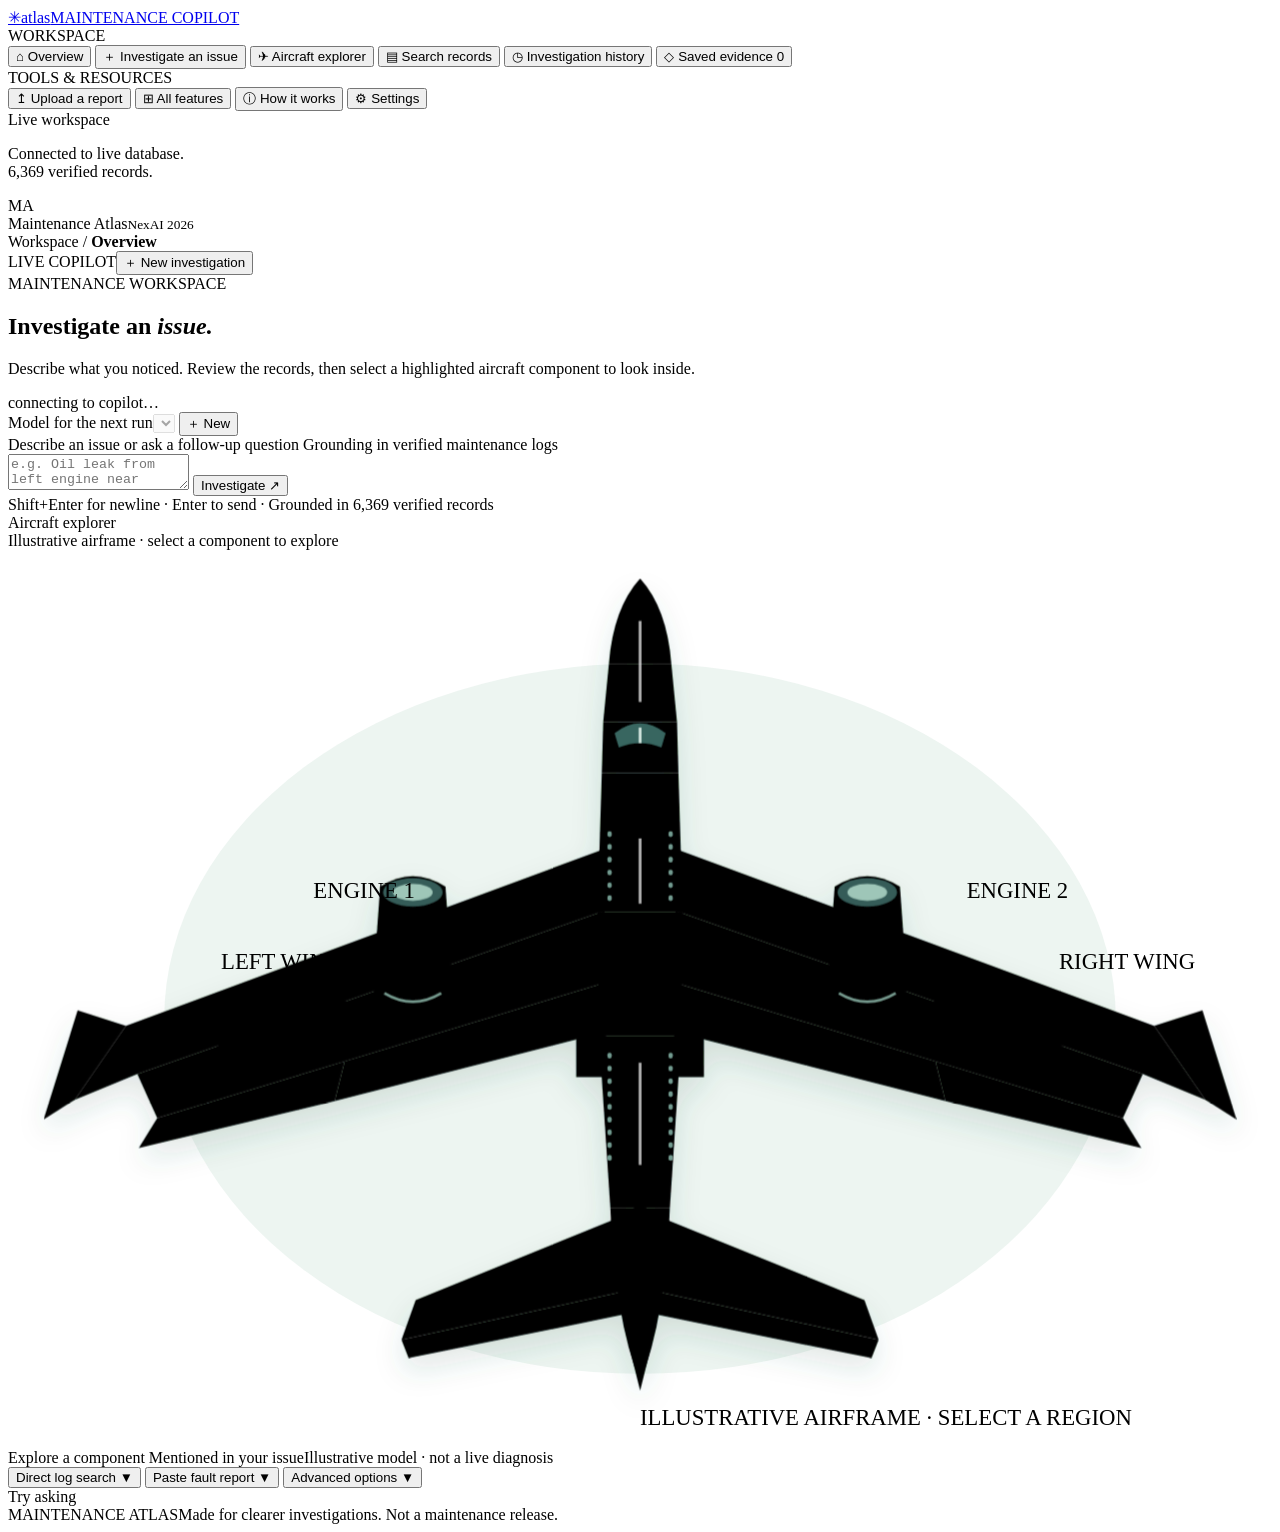
==== public/maintenance/index.html @ 1d2687a9 "feat: Vercel deployment configuration, deduplication grouping, and natural answer synthesis" ====
<!doctype html>
<html lang="en">
<head>
  <meta charset="utf-8"><meta name="viewport" content="width=device-width,initial-scale=1">
  <base href="/maintenance/">
  <title>Maintenance Atlas — evidence copilot</title>
  <link rel="preconnect" href="https://fonts.googleapis.com">
  <link rel="preconnect" href="https://fonts.gstatic.com" crossorigin>
  <link href="https://fonts.googleapis.com/css2?family=Archivo:wght@400;500;600;700;800&family=IBM+Plex+Mono:wght@400;500;600&family=Newsreader:ital,wght@1,500&display=swap" rel="stylesheet">
  <link rel="stylesheet" href="/maintenance/talent-base.css"><link rel="stylesheet" href="/maintenance/maintenance.css"><link rel="stylesheet" href="/maintenance/atlas-workspace.css">
</head>
<body>
  <div class="talent-shell" id="shell">
    <aside class="atlas-sidebar" aria-label="Workspace navigation">
      <a class="atlas-logo" id="atlasLogo" href="./"><span class="logo-icon">✳</span><span>atlas<span class="logo-caption">MAINTENANCE COPILOT</span></span></a>
      <div class="sidebar-label">WORKSPACE</div>
      <nav class="atlas-navigation">
        <button class="nav-item active" data-destination="home" aria-current="page"><span>⌂</span> Overview</button>
        <button class="nav-item" data-destination="issue"><span>＋</span> Investigate an issue</button>
        <button class="nav-item" data-destination="airframe"><span>✈</span> Aircraft explorer</button>
        <button class="nav-item" id="explorerBtn"><span>▤</span> <span id="explorerNavLabel">Search records</span></button>
        <button class="nav-item" id="historyBtn"><span>◷</span> Investigation history</button>
        <button class="nav-item" id="pinsBtn"><span>◇</span> Saved evidence <span class="nav-count" id="pinCount">0</span></button>
      </nav>
      <div class="sidebar-label">TOOLS & RESOURCES</div>
      <nav class="atlas-navigation">
        <button class="nav-item" id="uploadBtn"><span>↥</span> Upload a report</button>
        <button class="nav-item" data-destination="features"><span>⊞</span> All features</button>
        <button class="nav-item" id="storyBtn"><span>ⓘ</span> How it works</button>
        <button class="nav-item" id="settingsBtn"><span>⚙</span> Settings</button>
      </nav>
      <div class="sidebar-bottom" id="sidebarBottom"><div class="demo-pill" id="workspacePill"><i></i> Live workspace</div><p id="workspaceSubtext">Connected to live database.<br>6,369 verified records.</p><div class="profile-avatar" id="workspaceAvatar">MA</div><span id="workspaceIdentity">Maintenance Atlas<small>NexAI 2026</small></span></div>
    </aside>
    <header class="topbar"><div class="topbar-inner"><div class="breadcrumb">Workspace <span>/</span> <strong id="viewName">Overview</strong></div><div class="top-actions"><span class="preview-label" id="previewBadge">LIVE COPILOT</span><button class="primary-btn" id="newSessionBtn">＋ New investigation</button></div></div></header>
    <main>
      <section class="hero">
        <div class="hero-kicker"><span></span> MAINTENANCE WORKSPACE</div>
        <h1>Investigate an <em>issue.</em></h1>
        <p class="hero-copy">Describe what you noticed. Review the records, then select a highlighted aircraft component to look inside.</p>
      <section class="chat-wrap" id="chatSection"><div class="chat-panel">
        <div class="chat-top"><span class="ready-indicator" id="readyDot"></span><span class="copilot-status" id="chatStatus" role="status">connecting to copilot…</span><span class="toolbar-spacer"></span><div class="chat-toolbar">
          <label class="sr-only" for="agentModelSelect">Model for the next run</label><select class="toolbar-select" id="agentModelSelect" disabled></select>
          <button class="mini-btn" id="newChatMiniBtn" type="button" title="Start a fresh investigation">＋ New</button>
          <button class="mini-btn" id="stopBtn" hidden>stop · esc</button><button class="mini-btn" id="resumeBtn" hidden>resume stream</button>
        </div></div>
        <div class="live-spec-card" id="liveSpecCard" hidden></div>
        <div class="investigation-layout" id="workspace">
          <div class="conversation" id="thread" data-empty="Your investigation results will appear here." tabindex="0" aria-label="Investigation conversation"></div>
          <aside class="evidence-workspace" id="evidenceWorkspace" aria-label="Evidence and investigation state" hidden>
            <div class="workspace-tabs" role="group" aria-label="Investigation panels">
              <button class="chip active" data-tab="evidence">Evidence</button>
              <button class="chip" data-tab="board">Known / reported / missing</button>
              <button class="chip" data-tab="airframe">Airframe Visual</button>
            </div>
            <div id="evidencePanel"></div>
            <div id="boardPanel" hidden></div>
            <div id="airframePanel" hidden>
              <div class="panel-airframe-note" id="panelAirframeNote">Inspecting detected component on airframe</div>
              <div class="panel-airframe-svg-wrap" id="panelAirframeSvgWrap"></div>
            </div>
          </aside>
        </div>
        <!-- Bottom composer for primary and follow-up inquiries -->
        <form class="chat-input-row unified-composer" id="chatForm">
          <div class="composer-top-row">
            <label for="chatInput" class="composer-label">Describe an issue or ask a follow-up question</label>
            <span class="plain-language">Grounding in verified maintenance logs</span>
          </div>
          <div class="composer-input-wrap">
            <textarea class="chat-input" id="chatInput" placeholder="e.g. Oil leak from left engine near intake... What were the recorded corrective actions?" rows="2" maxlength="8000" required></textarea>
            <button class="primary-btn composer-submit" id="chatSubmit" type="submit">Investigate <span>↗</span></button>
          </div>
          <div class="composer-footer">
            <span>Shift+Enter for newline · Enter to send · Grounded in 6,369 verified records</span>
          </div>
        </form>
      </div></section>
        <!-- Aircraft explorer -->
        <!-- Top-down 2D Plane Silhouette Workspace / Locator -->
        <div class="plane-diagnostic-wrap" id="planeDiagnosticWrap">
          <div class="plane-diagnostic-card">
            <div class="plane-card-header">
              <div class="plane-card-title">
                <span class="plane-status-dot" id="planeStatusDot"></span>
                <span>Aircraft explorer</span>
              </div>
              <div class="plane-active-highlight" id="planeActiveHighlight">Illustrative airframe · select a component to explore</div>
            </div>

            <!-- View 1: Main Full Aircraft Silhouette (Top-Down Structural Breakdown) -->
            <div class="plane-svg-container" id="planeSvgContainer">
<svg id="planeSvg" xmlns="http://www.w3.org/2000/svg" viewBox="55 20 890 630" role="group" aria-label="Interactive aircraft regions"><defs>
 <linearGradient id="aircraftMetal" x1="0" x2="1"><stop stop-color="#c3d9d4"/><stop offset=".32" stop-color="#f8fffc"/><stop offset=".67" stop-color="#e4f2ed"/><stop offset="1" stop-color="#9fbbb4"/></linearGradient>
 <linearGradient id="wingMetal" x1="0" y1="0" x2=".3" y2="1"><stop stop-color="#e3f2ed"/><stop offset="1" stop-color="#a6c4b9"/></linearGradient>
 <linearGradient id="engineMetal"><stop stop-color="#91b0aa"/><stop offset=".4" stop-color="#f4fcf8"/><stop offset="1" stop-color="#adc9c0"/></linearGradient>
 <filter id="aircraftShadow" x="-20%" y="-20%" width="140%" height="140%"><feDropShadow dx="0" dy="10" stdDeviation="10" flood-color="#2e6253" flood-opacity=".14"/></filter>
 </defs><ellipse cx="500" cy="350" rx="335" ry="250" fill="#dcebe380"/>
 <g filter="url(#aircraftShadow)"><g><path id="seg-wing-l-slats" data-name="Left wing leading edge" class="plane-seg wing-slat" d="M476 230 138 355 102 407 146 389 475 274Z"/><path id="seg-wing-l-tank" data-name="Left wing wing box &amp; fuel tank" class="plane-seg wing-box" d="M475 274 146 389 160 420 474 325Z"/><path id="seg-wing-l-flaps" data-name="Left wing inboard flaps" class="plane-seg wing-control" d="M474 325 292 380 285 408 477 359Z"/><path id="seg-wing-l-aileron" data-name="Left wing outboard aileron" class="plane-seg wing-control" d="M292 380 160 420 147 441 285 408Z"/><path id="seg-wing-l-spoiler" data-name="Left wing spoiler panels" class="plane-seg wing-spoiler" d="M202 365 292 334 296 349 205 381Z"/><path id="seg-wing-l-tip" data-name="Left wing winglet" class="plane-seg wing-tip" d="M138 355 104 344 80 421 102 407Z"/><path id="seg-pylon-l" data-name="Left engine pylon" class="plane-seg pylon" d="M333 284 359 283 360 338 333 342Z"/><path id="seg-engine-l" data-name="Engine 1 · Left powerplant" class="plane-seg engine-body" d="M317 257 Q340 242 363 257 L368 326 Q366 353 340 365 Q314 353 312 326Z"/><g class="aircraft-decoration"><ellipse cx="340" cy="261" rx="21" ry="10" fill="#355c58"/><ellipse cx="340" cy="261" rx="14" ry="6" fill="#9ec6b8"/><path d="M320 332Q340 344 360 332" fill="none" stroke="#789d91" stroke-width="2"/></g><path id="seg-tail-l" data-name="Left horizontal stabilizer" class="plane-seg tail-body" d="M485 490 342 548 332 576 489 542Z"/><path id="seg-elevator-l" data-name="Left elevator" class="plane-seg wing-control" d="M489 542 332 576 337 589 490 558Z"/><path id="seg-gear-l" data-name="Left main landing gear" class="plane-seg gear-panel" d="M462 352 476 352 476 391 455 391 455 365Z"/></g><g transform="translate(1000 0) scale(-1 1)"><path id="seg-wing-r-slats" data-name="Right wing leading edge" class="plane-seg wing-slat" d="M476 230 138 355 102 407 146 389 475 274Z"/><path id="seg-wing-r-tank" data-name="Right wing wing box &amp; fuel tank" class="plane-seg wing-box" d="M475 274 146 389 160 420 474 325Z"/><path id="seg-wing-r-flaps" data-name="Right wing inboard flaps" class="plane-seg wing-control" d="M474 325 292 380 285 408 477 359Z"/><path id="seg-wing-r-aileron" data-name="Right wing outboard aileron" class="plane-seg wing-control" d="M292 380 160 420 147 441 285 408Z"/><path id="seg-wing-r-spoiler" data-name="Right wing spoiler panels" class="plane-seg wing-spoiler" d="M202 365 292 334 296 349 205 381Z"/><path id="seg-wing-r-tip" data-name="Right wing winglet" class="plane-seg wing-tip" d="M138 355 104 344 80 421 102 407Z"/><path id="seg-pylon-r" data-name="Right engine pylon" class="plane-seg pylon" d="M333 284 359 283 360 338 333 342Z"/><path id="seg-engine-r" data-name="Engine 2 · Right powerplant" class="plane-seg engine-body" d="M317 257 Q340 242 363 257 L368 326 Q366 353 340 365 Q314 353 312 326Z"/><g class="aircraft-decoration"><ellipse cx="340" cy="261" rx="21" ry="10" fill="#355c58"/><ellipse cx="340" cy="261" rx="14" ry="6" fill="#9ec6b8"/><path d="M320 332Q340 344 360 332" fill="none" stroke="#789d91" stroke-width="2"/></g><path id="seg-tail-r" data-name="Right horizontal stabilizer" class="plane-seg tail-body" d="M485 490 342 548 332 576 489 542Z"/><path id="seg-elevator-r" data-name="Right elevator" class="plane-seg wing-control" d="M489 542 332 576 337 589 490 558Z"/><path id="seg-gear-r" data-name="Right main landing gear" class="plane-seg gear-panel" d="M462 352 476 352 476 391 455 391 455 365Z"/></g><path id="seg-nose" data-name="Nose &amp; radome" class="plane-seg fuselage-body" d="M478 100 Q481 61 500 40 Q519 61 522 100Z"/><path id="seg-avionics" data-name="Forward avionics bay" class="plane-seg fuselage-body" d="M478 100 522 100 526 141 474 141Z"/><path id="seg-cockpit" data-name="Flight deck" class="plane-seg fuselage-body" d="M474 141 526 141 527 177 473 177Z"/><path id="seg-fuselage-fwd" data-name="Forward cabin" class="plane-seg fuselage-body" d="M473 177 527 177 530 275 470 275Z"/><path id="seg-center-box" data-name="Center wing box" class="plane-seg fuselage-body" d="M470 275 530 275 529 362 471 362Z"/><path id="seg-fuselage-aft" data-name="Aft cabin" class="plane-seg fuselage-body" d="M471 362 529 362 521 483 479 483Z"/><path id="seg-apu" data-name="Tail cone &amp; APU" class="plane-seg fuselage-body" d="M479 483 521 483 Q518 561 500 606 Q482 561 479 483Z"/><path id="seg-rudder" data-name="Vertical fin &amp; rudder" class="plane-seg rudder-body" d="M496 469 504 469 507 584 500 612 493 584Z"/><path id="seg-gear-nose" data-name="Nose landing gear" class="plane-seg gear-panel" d="M493 187 507 187 507 214 493 214Z"/><path id="seg-door-fwd" data-name="Forward cabin doors" class="plane-seg door-panel" d="M474 183 484 183 484 202 474 202Z M516 183 526 183 526 202 516 202Z"/><path id="seg-door-aft" data-name="Aft cabin doors" class="plane-seg door-panel" d="M480 456 489 456 489 475 480 475Z M511 456 520 456 520 475 511 475Z"/><g class="aircraft-decoration"><path d="M482 149Q500 135 518 149L515 159Q500 153 485 159Z" fill="#386660"/><path d="M500 145V156" stroke="#d3e6df" stroke-width="2"/><rect x="477" y="218" width="3" height="4" rx="1.4" fill="#739c91"/><rect x="477" y="227" width="3" height="4" rx="1.4" fill="#739c91"/><rect x="477" y="236" width="3" height="4" rx="1.4" fill="#739c91"/><rect x="477" y="245" width="3" height="4" rx="1.4" fill="#739c91"/><rect x="477" y="254" width="3" height="4" rx="1.4" fill="#739c91"/><rect x="477" y="263" width="3" height="4" rx="1.4" fill="#739c91"/><rect x="477" y="374" width="3" height="4" rx="1.4" fill="#739c91"/><rect x="477" y="383" width="3" height="4" rx="1.4" fill="#739c91"/><rect x="477" y="392" width="3" height="4" rx="1.4" fill="#739c91"/><rect x="477" y="401" width="3" height="4" rx="1.4" fill="#739c91"/><rect x="477" y="410" width="3" height="4" rx="1.4" fill="#739c91"/><rect x="477" y="419" width="3" height="4" rx="1.4" fill="#739c91"/><rect x="477" y="428" width="3" height="4" rx="1.4" fill="#739c91"/><rect x="477" y="437" width="3" height="4" rx="1.4" fill="#739c91"/><rect x="477" y="446" width="3" height="4" rx="1.4" fill="#739c91"/><rect x="520" y="218" width="3" height="4" rx="1.4" fill="#739c91"/><rect x="520" y="227" width="3" height="4" rx="1.4" fill="#739c91"/><rect x="520" y="236" width="3" height="4" rx="1.4" fill="#739c91"/><rect x="520" y="245" width="3" height="4" rx="1.4" fill="#739c91"/><rect x="520" y="254" width="3" height="4" rx="1.4" fill="#739c91"/><rect x="520" y="263" width="3" height="4" rx="1.4" fill="#739c91"/><rect x="520" y="374" width="3" height="4" rx="1.4" fill="#739c91"/><rect x="520" y="383" width="3" height="4" rx="1.4" fill="#739c91"/><rect x="520" y="392" width="3" height="4" rx="1.4" fill="#739c91"/><rect x="520" y="401" width="3" height="4" rx="1.4" fill="#739c91"/><rect x="520" y="410" width="3" height="4" rx="1.4" fill="#739c91"/><rect x="520" y="419" width="3" height="4" rx="1.4" fill="#739c91"/><rect x="520" y="428" width="3" height="4" rx="1.4" fill="#739c91"/><rect x="520" y="437" width="3" height="4" rx="1.4" fill="#739c91"/><rect x="520" y="446" width="3" height="4" rx="1.4" fill="#739c91"/><path d="M500 70V127M500 223V269M500 381V453" stroke="#ffffff" stroke-opacity=".7" stroke-width="2"/></g></g>
<g class="aircraft-labels"><text x="205" y="315">LEFT WING</text><text x="795" y="315">RIGHT WING</text><text x="270" y="265">ENGINE 1</text><text x="730" y="265">ENGINE 2</text><text x="500" y="636">ILLUSTRATIVE AIRFRAME · SELECT A REGION</text></g></svg>
            </div>

            <!-- View 2: Drill-down Structural Detail View (Wing / Engine / Avionics Inspection) -->
            <div class="drilldown-container" id="drilldownContainer" hidden>
              <div class="drilldown-toolbar">
                <div class="drilldown-title" id="drilldownTitle">COMPONENT DRILL-DOWN INSPECTION</div>
                <button class="mini-btn drilldown-back-btn" id="drilldownBackBtn">← Back to full airframe</button>
              </div>
              <div class="drilldown-canvas" id="drilldownCanvas"></div>
              <div class="drilldown-details" id="drilldownDetails">
                <div class="drilldown-diag-badge" id="drilldownBadge">ILLUSTRATIVE</div>
                <div class="drilldown-diag-text" id="drilldownText">Select a component to understand its role.</div>
              </div>
            </div>
          </div>
        </div>
        <div class="explorer-caption"><span><i class="legend-dot neutral"></i> Explore a component</span><span><i class="legend-dot coral"></i> Mentioned in your issue</span><span>Illustrative model · not a live diagnosis</span></div>
        <span id="coverage" hidden></span>
        <div class="toggle-row">
          <button class="toggle-pill" data-drawer="queryDrawer" aria-expanded="false">Direct log search <span class="chev">▼</span></button>
          <button class="toggle-pill" data-drawer="reportDrawer" aria-expanded="false">Paste fault report <span class="chev">▼</span></button>
          <button class="toggle-pill" data-drawer="advancedDrawer" aria-expanded="false">Advanced options <span class="chev">▼</span></button>
        </div>
        <section class="drawer" id="queryDrawer" hidden><div class="section-label">Direct log search</div><p class="helper">Retrieve source records without generating an answer.</p><label class="sr-only" for="queryText">Search complaint</label><textarea class="textarea" id="queryText" placeholder="Describe a component and symptom…" maxlength="8000"></textarea><div class="drawer-actions"><span class="helper">Uses the same source filters as the copilot.</span><button class="primary-btn" id="searchBtn">Search records</button></div></section>
        <section class="drawer" id="reportDrawer" hidden><div class="section-label">User-reported context</div><p class="helper">A pasted report is a user observation. It does not become a historical database record.</p><label class="form-label">Aircraft / engine, if known<input class="field" id="aircraftInput" maxlength="160" placeholder="Unknown — specify if available"></label><label class="sr-only" for="reportText">Fault report</label><textarea class="textarea" id="reportText" placeholder="Paste the complaint and observations…" maxlength="8000"></textarea><div class="drawer-actions"><span></span><button class="primary-btn" id="reportBtn">Investigate report</button></div></section>
        <section class="drawer" id="advancedDrawer" hidden><div class="section-label">Retrieval options</div><div class="form-grid maintenance-filters">
          <label class="form-label">Domain<select class="select" id="domainSelect"></select></label>
          <label class="form-label">Top K<input class="field" type="number" min="1" max="20" value="5" id="topK"></label>
          <label class="form-label">Quality<select class="select" id="qualitySelect"><option value="hybrid">Hybrid</option><option value="rerank">Hybrid + rerank</option></select></label>
          <label class="form-label">Duplicate view<select class="select" id="duplicatesSelect"><option value="grouped">Group repeats</option><option value="raw">All source rows</option></select></label>
        </div><p class="helper">Changing a filter applies to the next run. Unknown aircraft applicability remains unknown.</p></section>
      </section>
      <div id="notice" role="status" hidden></div>
      <section class="results-section"><div class="starter" id="starterBlock"><div class="starter-title">Try asking</div><div class="starter-row" id="starters"></div></div><div id="directResults"></div></section>
    </main>
    <footer class="footer"><div class="footer-inner"><span class="footer-brand">MAINTENANCE ATLAS</span><span>Made for clearer investigations. Not a maintenance release.</span><span class="footer-mono" id="environmentLabel"></span></div></footer>
  </div>
  <dialog id="panelDialog" aria-labelledby="panelTitle"><div class="drawer-panel-head"><div><div class="results-eyebrow" id="panelEyebrow"></div><h2 id="panelTitle"></h2></div><button class="mini-btn" id="panelCloseBtn">close</button></div><div class="panel-body" id="panelBody"></div></dialog>
  <input type="file" id="fileInput" accept=".txt,.md,.pdf" hidden>
  <!-- One controller only. Never load talent.js or agent-panel.js alongside this. -->
  <script type="module" src="/maintenance/maintenance-ui.mjs"></script><script type="module" src="/maintenance/workspace-navigation.mjs"></script>
</body></html>
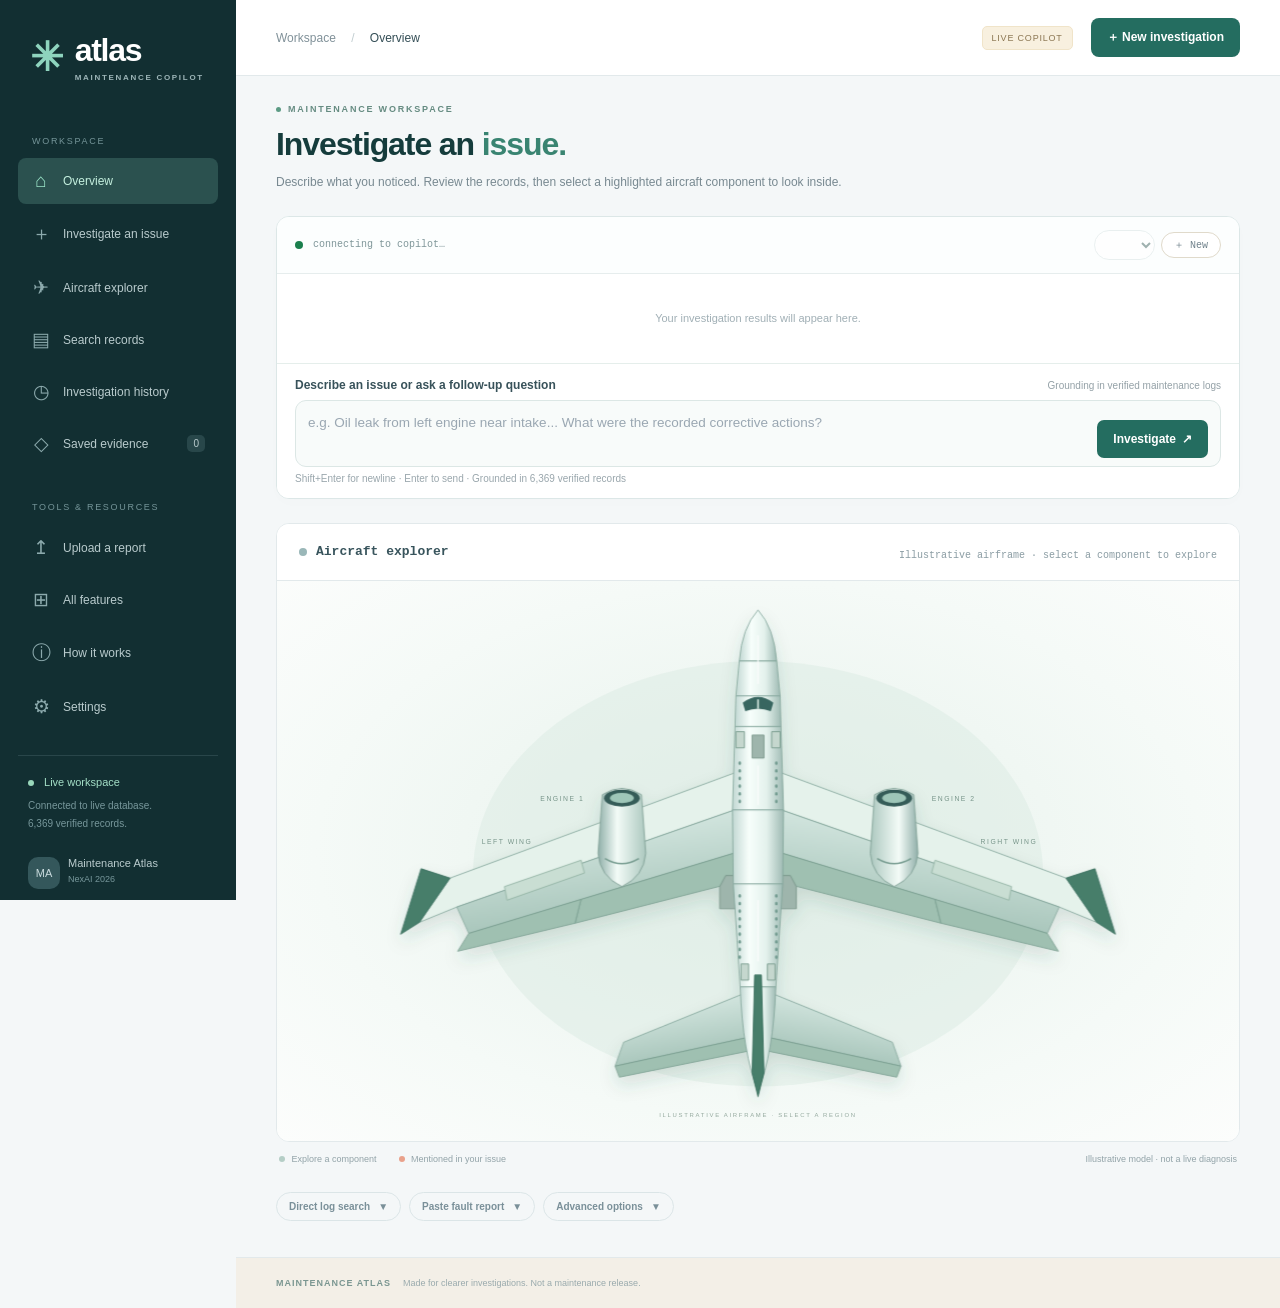
==== commit aefefe41: "feat(deploy): add root assets and dynamic base path for Vercel and GitHub Pages deployment" ====
--- a/public/maintenance/index.html
+++ b/public/maintenance/index.html
@@ -2,12 +2,20 @@
 <html lang="en">
 <head>
   <meta charset="utf-8"><meta name="viewport" content="width=device-width,initial-scale=1">
-  <base href="/maintenance/">
+  <script>
+    if (location.pathname.includes('/Maintenance-Copilot-agentic-RAG-over-logbooks')) {
+      document.write('<base href="/Maintenance-Copilot-agentic-RAG-over-logbooks/">');
+    } else if (location.pathname.startsWith('/maintenance')) {
+      document.write('<base href="/maintenance/">');
+    } else {
+      document.write('<base href="./">');
+    }
+  </script>
   <title>Maintenance Atlas — evidence copilot</title>
   <link rel="preconnect" href="https://fonts.googleapis.com">
   <link rel="preconnect" href="https://fonts.gstatic.com" crossorigin>
   <link href="https://fonts.googleapis.com/css2?family=Archivo:wght@400;500;600;700;800&family=IBM+Plex+Mono:wght@400;500;600&family=Newsreader:ital,wght@1,500&display=swap" rel="stylesheet">
-  <link rel="stylesheet" href="/maintenance/talent-base.css"><link rel="stylesheet" href="/maintenance/maintenance.css"><link rel="stylesheet" href="/maintenance/atlas-workspace.css">
+  <link rel="stylesheet" href="./talent-base.css"><link rel="stylesheet" href="./maintenance.css"><link rel="stylesheet" href="./atlas-workspace.css">
 </head>
 <body>
   <div class="talent-shell" id="shell">
--- a/public/maintenance/talent-base.css
+++ b/public/maintenance/talent-base.css
@@ -0,0 +1,508 @@
+:root {
+  --bg: #f8f6f1;
+  --paper: #ffffff;
+  --paper-soft: #fbfaf6;
+  --navy-950: #081726;
+  --navy-900: #0f2b46;
+  --navy-800: #16293a;
+  --navy-700: #1b4263;
+  --rust: #c25f38;
+  --rust-soft: #fdf7f3;
+  --text: #16293a;
+  --muted: #5c6b78;
+  --faint: #9aa7b2;
+  --line: #e6e1d6;
+  --line-strong: #d8d1c2;
+  --sand: #f3efe7;
+  --green: #1b7f4d;
+  --green-soft: #e7f3ec;
+  --warn: #b45309;
+  --shadow-soft: 0 8px 32px rgba(15, 43, 70, 0.06);
+  --shadow-card: 0 14px 38px rgba(8, 23, 38, 0.12);
+  --radius: 16px;
+  --mono: "IBM Plex Mono", ui-monospace, SFMono-Regular, Menlo, monospace;
+  --sans: "Archivo", system-ui, -apple-system, BlinkMacSystemFont, "Segoe UI", sans-serif;
+  --serif: "Newsreader", Georgia, serif;
+}
+
+* { box-sizing: border-box; }
+html, body { margin: 0; min-height: 100%; background: var(--bg); color: var(--text); font-family: var(--sans); }
+body { min-width: 320px; }
+button, input, textarea, select { font: inherit; }
+button { cursor: pointer; }
+button:disabled { cursor: not-allowed; opacity: 0.62; }
+input:focus, textarea:focus, select:focus, button:focus { outline: none; }
+::placeholder { color: var(--faint); opacity: 1; }
+
+@keyframes spin { to { transform: rotate(360deg); } }
+@keyframes fadeUp { from { opacity: 0; transform: translateY(10px); } to { opacity: 1; transform: translateY(0); } }
+@keyframes pulseDot { 0%, 100% { opacity: .32; } 50% { opacity: 1; } }
+@keyframes shimmer { 0% { background-position: 150% 0; } 100% { background-position: -150% 0; } }
+@keyframes blink { 0%, 100% { opacity: 1; } 50% { opacity: 0; } }
+
+.talent-shell { min-height: 100vh; background: var(--bg); display: flex; flex-direction: column; }
+.talent-shell > main { flex: 1; }
+.topbar { position: sticky; top: 0; z-index: 50; background: var(--navy-950); border-bottom: 2px solid var(--rust); }
+.topbar-inner { max-width: 1180px; margin: 0 auto; padding: 10px 24px; display: flex; align-items: center; justify-content: space-between; gap: 18px; }
+.brand { display: flex; align-items: baseline; gap: 12px; color: #f8f6f1; text-decoration: none; }
+.brand-main { font-size: 15px; font-weight: 800; letter-spacing: .16em; }
+.brand-rule { width: 1px; height: 14px; background: rgba(255,255,255,.25); align-self: center; }
+.brand-sub { font-size: 12.5px; font-weight: 600; letter-spacing: .08em; color: #c9876a; text-transform: uppercase; }
+.top-actions { display: flex; align-items: center; gap: 8px; flex-wrap: wrap; justify-content: flex-end; }
+.shortlist-pill, .top-link { display: inline-flex; align-items: center; gap: 8px; border: 1px solid rgba(255,255,255,.2); border-radius: 999px; padding: 7px 15px; font-size: 12.5px; font-weight: 600; color: #e8e2d6; background: transparent; text-decoration: none; }
+.top-link:hover { border-color: rgba(255,255,255,.42); color: #fff8f2; }
+.status-dot { width: 6px; height: 6px; border-radius: 999px; background: var(--rust); }
+
+.hero { max-width: 1040px; margin: 0 auto; padding: 28px 24px 0; }
+.hero-kicker { text-align: center; font-size: 11px; font-weight: 800; letter-spacing: .18em; text-transform: uppercase; color: var(--rust); }
+.hero h1 { margin: 8px 0 0; font-size: clamp(30px, 3.7vw, 40px); font-weight: 800; letter-spacing: -.025em; line-height: 1.04; text-align: center; color: var(--navy-950); }
+.hero h1 em { font-family: var(--serif); font-style: italic; font-weight: 500; color: var(--rust); }
+.hero-copy { margin: 10px auto 0; max-width: 640px; text-align: center; font-size: 14px; line-height: 1.45; color: #4a5c6d; }
+.ai-search { position: relative; max-width: 760px; margin: 22px auto 0; }
+.ai-mark { position: absolute; left: 22px; top: 50%; transform: translateY(-50%); color: var(--rust); font-size: 17px; line-height: 1; }
+.ai-input { width: 100%; height: 60px; border-radius: 999px; border: 1.5px solid #cfc7b6; background: #fff; padding: 0 72px 0 50px; font-size: 15.5px; font-weight: 500; color: var(--text); box-shadow: 0 10px 32px rgba(8,23,38,.10); transition: border-color .15s ease, box-shadow .15s ease; }
+.ai-input:focus { border-color: var(--navy-900); box-shadow: 0 6px 24px rgba(15,43,70,.1), 0 0 0 4px rgba(15,43,70,.06); }
+.send-round { position: absolute; right: 9px; top: 9px; width: 42px; height: 42px; border-radius: 999px; border: none; background: var(--navy-900); color: var(--bg); font-size: 17px; display: grid; place-items: center; transition: transform .12s ease, background .12s ease; }
+.send-round:hover { background: var(--navy-700); transform: scale(1.05); }
+.send-round.is-stop { background: #111820; color: #fff; cursor: pointer; opacity: 1; }
+.send-round.is-stop:hover { background: #1a2530; transform: scale(1.04); }
+.send-stop-square { width: 12px; height: 12px; border-radius: 3px; background: currentColor; display: block; }
+
+.feature-grid { display: grid; grid-template-columns: repeat(3, minmax(0,1fr)); gap: 10px; max-width: 760px; margin: 16px auto 0; }
+.feature-card { background: #fff; border: 1px solid #ddd6c7; border-radius: 14px; padding: 11px 14px; transition: border-color .15s ease, box-shadow .15s ease; }
+.feature-card:hover { border-color: var(--rust); box-shadow: 0 8px 24px rgba(8,23,38,.08); }
+.feature-bar { width: 22px; height: 3px; background: var(--rust); border-radius: 2px; }
+.feature-title { margin-top: 8px; font-size: 13px; font-weight: 800; color: var(--navy-950); letter-spacing: -.01em; }
+.feature-copy { margin-top: 3px; font-size: 11.5px; line-height: 1.4; color: #4a5c6d; }
+
+.toggle-row { display: flex; justify-content: center; gap: 8px; margin-top: 14px; flex-wrap: wrap; }
+.talent-shell.chat-active .hero { padding-top: 14px; }
+.talent-shell.chat-active .hero-kicker,
+.talent-shell.chat-active .hero h1,
+.talent-shell.chat-active .hero-copy,
+.talent-shell.chat-active .ai-search,
+.talent-shell.chat-active .feature-grid { display: none; }
+.talent-shell.chat-active .toggle-row { margin-top: 0; }
+.talent-shell.chat-active .chat-wrap { max-width: 1180px; padding-top: 12px; }
+.talent-shell.chat-active .chat-panel { min-height: calc(100vh - 190px); display: flex; flex-direction: column; }
+.talent-shell.chat-active .threads-area { flex: 1; min-height: 0; }
+.talent-shell.chat-active .thread { flex: 1; min-height: 430px; max-height: none; align-content: start; }
+.talent-shell.chat-active .chat-panel.layout-sidepanel .thread { min-height: 430px; }
+.talent-shell.chat-active .chat-panel.layout-sidepanel .reason-rail { max-height: none; flex: 1; min-height: 430px; }
+.talent-shell.chat-active .results-section { max-width: 1180px; padding-top: 10px; padding-bottom: 24px; }
+.talent-shell.chat-active #starterBlock { display: none !important; }
+.talent-shell.chat-active .footer { display: none; }
+.toggle-pill, .chip, .ghost-btn, .primary-btn, .mini-btn { border-radius: 999px; transition: all .12s ease; }
+.toggle-pill { display: inline-flex; align-items: center; gap: 8px; padding: 9px 16px; border: 1px solid var(--line-strong); background: #fff; color: #2f4154; font-size: 13.5px; font-weight: 600; }
+.toggle-pill[aria-expanded="true"] { background: var(--navy-900); color: var(--bg); border-color: var(--navy-900); }
+.badge { min-width: 18px; height: 18px; border-radius: 999px; background: var(--rust); color: white; display: inline-grid; place-items: center; font-size: 11px; font-weight: 700; padding: 0 5px; }
+.chev { font-size: 10px; display: inline-block; transition: transform .18s ease; }
+.toggle-pill[aria-expanded="true"] .chev { transform: rotate(180deg); }
+
+.drawer { max-width: 680px; margin: 14px auto 0; border: 1px solid var(--line); border-radius: 18px; padding: 20px; animation: fadeUp .22s ease both; background: #fff; box-shadow: 0 4px 18px rgba(15,43,70,.04); }
+.drawer[hidden] { display: none; }
+.section-label { font-size: 11.5px; font-weight: 700; text-transform: uppercase; letter-spacing: .08em; color: var(--rust); }
+.helper { margin: 6px 0 12px; font-size: 13px; color: var(--muted); line-height: 1.45; }
+.field, .input, .textarea, .select { width: 100%; border: 1.5px solid var(--line); border-radius: 12px; background: var(--paper-soft); color: var(--text); transition: border-color .15s ease, background .15s ease; }
+.field, .input, .select { height: 42px; padding: 0 12px; }
+.textarea { min-height: 76px; resize: vertical; padding: 12px 14px; line-height: 1.45; }
+.field:focus, .input:focus, .textarea:focus, .select:focus { background: #fff; border-color: var(--navy-900); }
+.form-grid { display: grid; grid-template-columns: repeat(4, minmax(0,1fr)); gap: 10px; }
+.form-label { display: grid; gap: 6px; font-size: 11px; font-weight: 700; text-transform: uppercase; letter-spacing: .06em; color: #8b97a1; }
+.drawer-actions { display: flex; align-items: center; justify-content: space-between; gap: 12px; margin-top: 12px; flex-wrap: wrap; }
+.segmented { display: flex; gap: 4px; background: var(--sand); border-radius: 999px; padding: 4px; }
+.segmented button { border: 0; border-radius: 999px; padding: 7px 14px; background: transparent; color: #8b97a1; font-size: 12.5px; font-weight: 700; }
+.segmented button.active { background: #fff; color: var(--navy-900); box-shadow: 0 1px 4px rgba(15,43,70,.12); }
+.primary-btn { border: 0; background: var(--navy-900); color: var(--bg); padding: 11px 22px; font-size: 13.5px; font-weight: 700; }
+.primary-btn:hover { background: var(--navy-700); }
+.ghost-btn { border: 1px solid #e0dacb; background: #fff; color: #44566a; padding: 8px 15px; font-size: 12.5px; font-weight: 600; }
+.ghost-btn:hover { border-color: var(--rust); color: var(--rust); background: var(--rust-soft); }
+.link-btn { border: 0; background: none; color: #7c8b99; font-size: 12.5px; font-weight: 600; text-decoration: underline; padding: 0; }
+.skill-row, .status-row { display: flex; gap: 6px; flex-wrap: wrap; align-items: center; }
+.skill-chip, .status-chip { border-radius: 999px; font-size: 12.5px; font-weight: 600; }
+.skill-chip { display: inline-flex; align-items: center; gap: 7px; background: var(--navy-900); color: var(--bg); padding: 6px 7px 6px 13px; }
+.skill-chip button { border: 0; background: rgba(255,255,255,.18); color: var(--bg); width: 17px; height: 17px; border-radius: 999px; font-size: 11px; line-height: 1; display: grid; place-items: center; padding: 0; }
+.status-chip { border: 1px solid var(--line); background: #fff; color: #44566a; padding: 7px 14px; }
+.status-chip.active { background: var(--navy-900); color: var(--bg); border-color: var(--navy-900); }
+
+.chat-wrap { max-width: 980px; margin: 0 auto; padding: 18px 24px 0; }
+.chat-panel { border: 1px solid var(--line); border-radius: 18px; background: #fff; overflow: hidden; animation: fadeUp .25s ease both; box-shadow: var(--shadow-soft); }
+
+.threads-area { display: flex; min-width: 0; }
+.threads-area .thread { flex: 1 1 0; min-width: 0; }
+.reason-rail { display: none; }
+.chat-panel.layout-sidepanel { max-width: 1180px; }
+.chat-panel.layout-sidepanel .threads-area { border-top: none; }
+.chat-panel.layout-sidepanel .threads-area .thread { flex: 0 0 65%; border-right: 1px solid var(--line); }
+.chat-panel.layout-sidepanel .reason-rail { display: flex; flex-direction: column; flex: 0 0 35%; min-width: 220px; background: #0b1b2b; overflow-y: auto; max-height: 56vh; min-height: 300px; padding: 14px 16px; gap: 12px; scroll-behavior: smooth; }
+.chat-panel.layout-sidepanel .reason-rail .turn { animation: none; }
+.chat-panel.layout-sidepanel .reason-rail .run-card { border-color: #11314b; background: #0f2540; }
+.chat-panel.layout-sidepanel .reason-rail .run-header { color: #8da3b6; }
+.chat-panel.layout-sidepanel .reason-rail .run-label { color: #8da3b6; }
+.chat-panel.layout-sidepanel .reason-rail .run-elapsed { color: #4a6a82; }
+.chat-panel.layout-sidepanel .reason-rail .run-dot { color: #5fb98a; }
+.chat-panel.layout-sidepanel .reason-rail .tool-dot { color: #5fb98a; }
+.chat-panel.layout-sidepanel .reason-rail .tool-step.running .tool-dot { color: #c9876a; }
+.chat-panel.layout-sidepanel .reason-rail .tool-name { color: #c4d5e4; }
+.chat-panel.layout-sidepanel .reason-rail .tool-args { color: #4a6a82; }
+.chat-panel.layout-sidepanel .reason-rail .tool-result { color: #5c7a8e; }
+.chat-panel.layout-sidepanel .reason-rail .run-steps { border-top-color: #102a40; }
+.chat-panel.layout-sidepanel .reason-rail .tool-step.clickable:hover { background: rgba(255,255,255,.04); }
+.reasoning-pill { display: inline-flex; align-items: center; gap: 7px; justify-self: start; border: 1px dashed #c9c0b0; border-radius: 999px; padding: 5px 13px; font-family: var(--mono); font-size: 11px; color: var(--muted); background: var(--paper-soft); animation: fadeUp .2s ease both; }
+.reasoning-pill-icon { color: var(--rust); animation: spin 2.2s linear infinite; display: inline-block; line-height: 1; }
+.chat-top { display: flex; align-items: center; gap: 10px; padding: 12px 18px; background: var(--paper-soft); border-bottom: 1px solid #eeeae0; }
+.copilot-status { font-family: var(--mono); font-size: 12px; font-weight: 500; color: var(--muted); }
+.status-shimmer { background: linear-gradient(90deg, #8f9aa5 25%, var(--text) 50%, #8f9aa5 75%); background-size: 200% 100%; -webkit-background-clip: text; background-clip: text; color: transparent; animation: shimmer 1.8s linear infinite; }
+.spinner { color: var(--rust); font-size: 14px; display: inline-block; animation: spin 2.2s linear infinite; }
+.run-working-icon { width: 10px; height: 10px; border: 0; padding: 0; border-radius: 3px; background: var(--rust); display: inline-block; flex: 0 0 auto; box-shadow: 0 0 0 3px rgba(194,95,56,.12); animation: pulseDot 1.1s ease infinite; cursor: pointer; }
+.run-working-icon:hover { background: var(--warn); box-shadow: 0 0 0 4px rgba(168,70,34,.15); }
+.run-working-icon:focus-visible { outline: 2px solid var(--rust); outline-offset: 3px; }
+.mini-btn { border: 1px solid #e0dacb; background: #fff; color: var(--muted); padding: 5px 11px; font-family: var(--mono); font-size: 11px; }
+.live-spec-card { border-bottom: 1px solid #eeeae0; background: #fffdf8; padding: 12px 18px 14px; display: grid; gap: 10px; }
+.live-spec-card[hidden] { display: none; }
+.live-spec-head { display: flex; align-items: flex-start; justify-content: space-between; gap: 12px; }
+.live-spec-kicker { color: var(--rust); font-family: var(--mono); font-size: 10.5px; font-weight: 700; letter-spacing: .12em; text-transform: uppercase; }
+.live-spec-head h3 { margin: 2px 0 0; font-size: 14px; line-height: 1.2; color: var(--navy-950); }
+.live-spec-mode { border: 1px solid var(--line); border-radius: 999px; padding: 4px 9px; background: #fff; color: var(--muted); font-family: var(--mono); font-size: 10.5px; white-space: nowrap; }
+.live-spec-grid { display: grid; grid-template-columns: repeat(2, minmax(0, 1fr)); gap: 8px 12px; }
+.live-spec-row { min-width: 0; display: grid; grid-template-columns: 108px minmax(0, 1fr); align-items: start; gap: 8px; }
+.live-spec-key { color: var(--muted); font-size: 11.5px; font-weight: 700; }
+.live-spec-values { min-width: 0; display: flex; flex-wrap: wrap; gap: 5px; }
+.live-spec-empty { color: var(--faint); font-size: 11.5px; }
+.live-spec-pill { display: inline-flex; align-items: center; gap: 5px; max-width: 100%; border: 1px solid #ddd6c9; border-radius: 999px; background: #fff; color: #2f4154; padding: 3px 8px; font-size: 11.5px; font-weight: 650; line-height: 1.3; }
+.live-spec-pill small { color: var(--faint); font-family: var(--mono); font-size: 9px; font-weight: 500; text-transform: uppercase; }
+.live-spec-pill.assumed { background: #f7f4ec; }
+.live-spec-pill.confirmed { border-color: rgba(25,134,106,.35); background: #eef8f3; }
+.live-spec-pill.dropped { border-color: rgba(168,70,34,.35); background: #fff3ec; color: var(--warn); }
+.live-spec-pill.relaxed { border-color: rgba(194,95,56,.4); background: var(--rust-soft); color: #84401e; }
+.thread { max-height: 56vh; min-height: 300px; overflow-y: auto; padding: 18px 24px; display: grid; gap: 14px; scroll-behavior: smooth; }
+.msg-user { justify-self: end; max-width: 78%; min-width: 54px; background: var(--navy-900); color: var(--bg); border-radius: 14px 14px 5px 14px; padding: 10px 16px; font-size: 14px; line-height: 1.35; text-align: center; animation: fadeUp .2s ease both; }
+.turn { display: grid; gap: 8px; animation: fadeUp .2s ease both; }
+.run-card { border: 1px solid #eeeae0; border-radius: 12px; background: var(--paper-soft); overflow: hidden; }
+.run-card.has-error { border-color: #f2c7b8; }
+.run-card.finished .status-shimmer { animation: none; background: none; -webkit-background-clip: initial; background-clip: initial; color: var(--muted); }
+.run-header { display: flex; align-items: center; gap: 9px; padding: 9px 13px; cursor: pointer; user-select: none; }
+.run-dot { color: var(--green); font-size: 11px; line-height: 1; }
+.run-label { font-family: var(--mono); font-size: 12px; color: var(--muted); }
+.run-elapsed { font-family: var(--mono); font-size: 11px; color: var(--faint); margin-left: auto; }
+.run-steps { padding: 2px 14px 12px; display: grid; gap: 9px; }
+.run-card.collapsed .run-steps { display: none; }
+.run-card.collapsed .chev { transform: rotate(-90deg); }
+.tool-step { display: grid; gap: 3px; }
+.tool-line { display: flex; align-items: baseline; gap: 8px; font-family: var(--mono); font-size: 12.5px; }
+.tool-dot { color: var(--faint); line-height: 1; }
+.tool-step.running .tool-dot { animation: pulseDot 1.1s ease infinite; }
+.tool-step.done .tool-dot { color: var(--green); }
+.tool-step.error .tool-dot { color: var(--warn); }
+.tool-name { font-weight: 600; color: var(--text); }
+.tool-args { color: var(--faint); overflow: hidden; text-overflow: ellipsis; white-space: nowrap; }
+.tool-result { display: flex; gap: 8px; padding-left: 14px; font-family: var(--mono); font-size: 12px; color: var(--muted); line-height: 1.5; }
+.tool-detail { margin: 6px 0 0 14px; padding: 10px; border: 1px solid #eeeae0; border-radius: 8px; background: #fff; color: #34485d; white-space: pre-wrap; overflow: auto; max-height: 180px; font-family: var(--mono); font-size: 11px; }
+.detail-btn { width: fit-content; margin-left: 14px; border: 0; background: transparent; color: var(--faint); font-family: var(--mono); font-size: 11px; padding: 2px 0; }
+.thinking { font-family: var(--mono); font-size: 12px; font-style: italic; color: #8b97a1; line-height: 1.6; white-space: pre-wrap; border-left: 2px solid var(--line); padding-left: 12px; }
+
+.thinking-wrap { display: block; }
+.thinking-toggle { border: 0; background: transparent; cursor: pointer; font-family: var(--mono); font-size: 11.5px; color: var(--faint); padding: 1px 0; }
+.thinking-toggle::before { content: "▾ "; }
+.thinking-wrap.collapsed .thinking-toggle::before { content: "▸ "; }
+.thinking-wrap.collapsed .thinking { display: none; }
+.thinking-wrap:not(.collapsed) .thinking { margin-top: 6px; }
+
+.tool-step.clickable { cursor: pointer; border-radius: 8px; margin: 0 -6px; padding: 3px 6px; transition: background .12s ease; }
+.tool-step.clickable:hover { background: #f3efe6; }
+.tool-seq { font-family: var(--mono); font-size: 11px; font-weight: 600; color: var(--faint); min-width: 14px; text-align: right; }
+.tool-view { margin-left: auto; font-family: var(--mono); font-size: 11px; color: var(--green); opacity: 0; transition: opacity .12s ease; white-space: nowrap; }
+.tool-step.clickable:hover .tool-view { opacity: 1; }
+
+.tool-modal-overlay { position: fixed; inset: 0; z-index: 200; background: rgba(8,23,38,.45); display: flex; align-items: center; justify-content: center; padding: 24px; animation: fadeUp .12s ease both; }
+.tool-modal { width: min(760px, 96vw); max-height: 86vh; display: flex; flex-direction: column; background: #fff; border-radius: 14px; box-shadow: var(--shadow-card); overflow: hidden; }
+.tool-modal-head { display: flex; align-items: flex-start; gap: 12px; padding: 14px 16px; border-bottom: 1px solid #eeeae0; background: var(--paper-soft); }
+.tool-modal-title { font-weight: 700; color: var(--text); font-size: 14px; }
+.tool-modal-sub { font-family: var(--mono); font-size: 11.5px; color: var(--muted); margin-top: 2px; }
+.tool-run-tab { margin-left: auto; align-self: center; border: 1px solid var(--line); background: #fff; color: var(--navy); border-radius: 999px; padding: 8px 12px; font-size: 12px; font-weight: 800; cursor: pointer; white-space: nowrap; box-shadow: 0 8px 18px rgba(13,39,66,.07); }
+.tool-run-tab:hover { border-color: rgba(184,97,61,.45); color: var(--rust); }
+.tool-modal-close { margin-left: auto; border: 0; background: transparent; font-size: 16px; color: var(--muted); cursor: pointer; line-height: 1; }
+.tool-run-tab + .tool-modal-close { margin-left: 0; }
+.tool-modal-body { padding: 14px 16px; overflow: auto; display: grid; gap: 14px; }
+.tool-modal-section h4 { margin: 0 0 6px; font-size: 11px; text-transform: uppercase; letter-spacing: .06em; color: var(--faint); }
+.tool-modal-section pre { margin: 0; padding: 12px; border: 1px solid #eeeae0; border-radius: 10px; background: var(--paper-soft); color: #34485d; font-family: var(--mono); font-size: 11.5px; line-height: 1.5; white-space: pre-wrap; word-break: break-word; overflow: auto; max-height: 46vh; }
+.answer { max-width: 92%; font-size: 14.5px; line-height: 1.65; color: #1d3247; padding: 2px 4px; }
+.answer p { margin: 10px 0 0; }
+.answer p:first-child { margin-top: 0; }
+.answer strong { color: var(--navy-900); font-weight: 700; }
+.answer-seg { max-width: 100%; }
+.answer-seg:first-child p:first-child { margin-top: 0; }
+.answer table { border-collapse: collapse; width: 100%; margin: 10px 0 2px; font-size: 13px; }
+.answer th, .answer td { border: 1px solid var(--line); padding: 6px 10px; text-align: left; vertical-align: top; }
+.answer th { background: var(--paper-soft); font-weight: 700; color: var(--navy-900); white-space: nowrap; }
+.answer tbody tr:nth-child(even) { background: #faf8f3; }
+.cursor { display: inline-block; width: 8px; height: 16px; background: var(--rust); vertical-align: -2px; margin-left: 2px; animation: blink 1s steps(1) infinite; }
+.suggestions { display: flex; align-items: center; gap: 7px; flex-wrap: wrap; padding: 2px 4px; }
+.chip { border: 1px solid #e0dacb; background: #fff; color: #44566a; padding: 7px 14px; font-size: 12.5px; font-weight: 600; }
+.chip:hover { border-color: var(--rust); color: var(--rust); background: var(--rust-soft); }
+.chat-input-row { display: flex; gap: 10px; align-items: center; padding: 12px 14px; border-top: 1px solid #eeeae0; background: #fff; }
+.chat-input { flex: 1; height: 46px; border-radius: 999px; border: 1.5px solid var(--line); background: var(--paper-soft); padding: 0 18px; font-size: 14px; font-weight: 500; color: var(--text); }
+.chat-input:focus { background: #fff; border-color: var(--navy-900); }
+
+.pipeline-strip { max-width: 980px; margin: 16px auto 0; border: 1px solid var(--line); border-radius: 14px; background: #fff; padding: 12px 16px; display: flex; align-items: center; gap: 8px; flex-wrap: wrap; animation: fadeUp .25s ease both; font-family: var(--mono); font-size: 12px; box-shadow: 0 4px 18px rgba(15,43,70,.04); }
+.pipeline-strip[hidden] { display: none; }
+.pipe-seg.done { color: var(--green); }
+.pipe-seg.active { color: var(--navy-900); font-weight: 600; animation: pulseDot .9s ease infinite; }
+.pipe-seg.todo { color: #c9c2b4; }
+.pipe-arrow { color: #d8d2c4; }
+.pipe-meta { margin-left: auto; color: var(--faint); }
+
+.results-section { max-width: 980px; margin: 0 auto; padding: 18px 24px 70px; }
+.results-head { display: flex; align-items: flex-end; gap: 12px; }
+.results-eyebrow { font-size: 11px; font-weight: 800; text-transform: uppercase; letter-spacing: .16em; color: var(--rust); }
+.results-title { margin: 0; font-size: 20px; font-weight: 800; letter-spacing: -.02em; color: var(--navy-950); }
+.results-meta { font-size: 13px; color: #6b7c8a; padding-bottom: 2px; }
+.spec-chips { display: flex; align-items: center; gap: 6px; flex-wrap: wrap; margin-top: 10px; }
+.timing-panel { margin-top: 12px; border: 1px solid #eeeae0; border-radius: 12px; background: var(--paper-soft); overflow: hidden; }
+.timing-panel > summary { cursor: pointer; list-style: none; padding: 10px 14px; font-weight: 700; color: #2f4154; display: flex; align-items: center; gap: 10px; }
+.timing-panel > summary::-webkit-details-marker { display: none; }
+.timing-panel > summary::before { content: "›"; transition: transform .15s ease; color: var(--muted); }
+.timing-panel[open] > summary::before { transform: rotate(90deg); }
+.timing-summary-pill { margin-left: auto; border: 1px solid #d9d1c1; border-radius: 999px; background: #fff; color: #556678; padding: 2px 8px; font-family: var(--mono); font-size: 11px; font-weight: 500; }
+.timing-body { padding: 4px 14px 14px; display: grid; gap: 10px; }
+.phase-section { display: grid; gap: 8px; }
+.phase-row { display: grid; grid-template-columns: minmax(170px, 1.2fr) minmax(160px, 2fr) auto; gap: 12px; align-items: center; }
+.phase-label { color: #34485d; font-size: 12.5px; font-weight: 600; display: grid; gap: 2px; }
+.phase-label small { color: #7a8894; font-size: 11px; font-weight: 500; line-height: 1.35; }
+.phase-bar-wrap { height: 8px; border-radius: 999px; background: #ece8dd; overflow: hidden; }
+.phase-bar { height: 100%; border-radius: inherit; background: var(--navy-900); min-width: 10px; }
+.phase-value { color: #586877; font-family: var(--mono); font-size: 11.5px; white-space: nowrap; }
+.timing-item { border: 1px solid #eeeae0; border-radius: 10px; background: #fff; padding: 10px 12px; display: grid; gap: 3px; }
+.timing-item strong { color: #34485d; font-size: 12px; text-transform: uppercase; letter-spacing: .08em; }
+.timing-value { color: var(--navy-950); font-size: 18px; font-weight: 800; }
+.timing-item small { color: #7a8894; font-size: 11.5px; line-height: 1.4; }
+
+@media (max-width: 760px) {
+  .live-spec-grid { grid-template-columns: 1fr; }
+  .live-spec-row { grid-template-columns: 92px minmax(0, 1fr); }
+}
+
+.query-interpretation { margin-top: 12px; border: 1px solid #eeeae0; border-radius: 12px; background: var(--paper-soft); overflow: hidden; font-size: 13px; }
+.query-interpretation > summary { cursor: pointer; list-style: none; padding: 10px 14px; font-weight: 600; color: #2f4154; display: flex; align-items: center; gap: 10px; }
+.query-interpretation > summary::-webkit-details-marker { display: none; }
+.query-interpretation > summary::before { content: "›"; transition: transform .15s ease; color: var(--muted); }
+.query-interpretation[open] > summary::before { transform: rotate(90deg); }
+.qi-body { padding: 4px 14px 12px; display: grid; gap: 8px; }
+.qi-row { display: grid; grid-template-columns: 130px 1fr; gap: 10px; align-items: start; }
+.qi-key { color: var(--muted); font-size: 12px; }
+.qi-val { color: var(--text); display: flex; flex-wrap: wrap; gap: 5px; align-items: center; }
+.qi-tag { display: inline-flex; padding: 2px 9px; border-radius: 999px; background: #fff; border: 1px solid var(--line-strong); font-size: 12px; color: #2f4154; }
+.qi-row.qi-warn .qi-key, .qi-row.qi-warn .qi-val { color: var(--warn); }
+.qi-row.qi-warn .qi-tag { border-color: var(--warn); color: var(--warn); }
+.qi-conf { margin-left: auto; font-family: var(--mono); font-size: 11px; font-weight: 500; color: var(--muted); }
+.qi-conf-low { color: var(--warn); }
+.spec-chip { border: 1px solid #dcd4c3; background: var(--sand); color: var(--text); border-radius: 999px; padding: 4px 11px; font-family: var(--mono); font-size: 11.5px; font-weight: 500; }
+.result-list { margin-top: 14px; display: grid; gap: 10px; }
+.result-card { border: 1px solid #e6e1d6; border-radius: 16px; background: #fff; padding: 18px 20px; display: grid; gap: 12px; animation: fadeUp .35s ease both; transition: box-shadow .18s ease, border-color .18s ease; }
+.result-card:hover { box-shadow: var(--shadow-card); border-color: #c9bfa9; }
+.result-card.focused-result { border-color: var(--rust); box-shadow: 0 0 0 3px rgba(194,95,56,.14), var(--shadow-card); }
+.result-top { display: flex; align-items: flex-start; gap: 12px; }
+.rank-no { font-family: var(--mono); font-size: 12px; font-weight: 600; color: #b3ac9d; padding-top: 14px; flex: 0 0 auto; }
+.avatar { width: 44px; height: 44px; border-radius: 999px; background: var(--sand); color: var(--navy-950); display: grid; place-items: center; font-size: 14px; font-weight: 800; flex: 0 0 auto; }
+.result-main { min-width: 0; flex: 1; }
+.name-row { display: flex; align-items: center; gap: 8px; flex-wrap: wrap; }
+.candidate-name { font-size: 16.5px; font-weight: 800; letter-spacing: -.01em; color: var(--navy-950); }
+.top-match { background: var(--rust); color: #fff8f2; border-radius: 999px; padding: 3px 10px; font-size: 10px; font-weight: 800; text-transform: uppercase; letter-spacing: .08em; }
+.candidate-meta { margin-top: 2px; font-size: 13px; color: #4a5c6d; }
+.scorebox { text-align: right; flex: 0 0 auto; }
+.score { font-size: 26px; font-weight: 800; letter-spacing: -.02em; line-height: 1; color: var(--navy-950); font-variant-numeric: tabular-nums; }
+.score span { font-size: 12px; font-weight: 600; color: var(--faint); }
+.tier { display: inline-block; margin-top: 6px; border-radius: 999px; padding: 3px 10px; font-size: 11px; font-weight: 700; }
+.tier.strong { background: #dcefe3; color: #0c4f2e; }
+.tier.good { background: #dce7f0; color: #1a3a55; }
+.tier.partial { background: #f6e0d1; color: #8a3e18; }
+.skills { display: flex; gap: 6px; flex-wrap: wrap; }
+.skills span { border: 1px solid #ebe6da; background: #f6f3ec; color: #44566a; border-radius: 999px; padding: 4px 11px; font-size: 12px; font-weight: 600; }
+.evidence-preview { border: 1px solid #eeeae0; border-radius: 12px; background: #fbfcfd; padding: 12px 13px; display: grid; gap: 8px; }
+.evidence-preview-head { display: flex; align-items: center; justify-content: space-between; gap: 10px; flex-wrap: wrap; }
+.evidence-kicker { color: #7f8b96; font-size: 11px; font-weight: 800; text-transform: uppercase; letter-spacing: .08em; }
+.evidence-source { color: #506274; font-size: 12px; font-weight: 600; }
+.evidence-preview-body { color: #37485a; font-size: 13.5px; line-height: 1.55; white-space: pre-line; display: -webkit-box; -webkit-line-clamp: 6; -webkit-box-orient: vertical; overflow: hidden; }
+.rank-details { border: 1px solid #eeeae0; border-radius: 12px; background: var(--paper-soft); overflow: hidden; }
+.rank-details summary { display: flex; align-items: center; gap: 8px; padding: 10px 14px; cursor: pointer; font-size: 12.5px; font-weight: 700; color: #44566a; user-select: none; list-style: none; }
+.rank-details summary::-webkit-details-marker { display: none; }
+.signal-list { border-top: 1px solid #eeeae0; padding: 12px 14px; display: grid; gap: 9px; }
+.signal { display: grid; grid-template-columns: 130px 1fr 44px; align-items: center; gap: 10px; }
+.signal-label { font-size: 12px; font-weight: 600; color: #44566a; }
+.signal-bar { height: 6px; border-radius: 999px; background: #ece8dd; overflow: hidden; }
+.signal-fill { height: 100%; border-radius: 999px; background: var(--navy-900); }
+.signal-val { font-family: var(--mono); font-size: 11.5px; color: var(--muted); text-align: right; }
+.paths { display: flex; align-items: center; gap: 6px; flex-wrap: wrap; }
+.path { font-family: var(--mono); font-size: 10.5px; font-weight: 600; text-transform: uppercase; letter-spacing: .05em; color: var(--green); background: var(--green-soft); border-radius: 6px; padding: 3px 8px; }
+.empty-state { border: 1px dashed #d5cdbc; border-radius: 16px; padding: 36px 24px; text-align: center; color: #7c8b99; font-size: 14px; background: #fff; }
+.starter, .starter-block { padding: 22px 0 16px; text-align: center; }
+.starter-title { font-size: 12px; font-weight: 700; text-transform: uppercase; letter-spacing: .14em; color: #b3ac9d; }
+.starter-row, .starter-grid { display: flex; justify-content: center; gap: 8px; flex-wrap: wrap; margin-top: 14px; }
+.starter-block p { margin: 0; font-size: 12px; font-weight: 700; text-transform: uppercase; letter-spacing: .14em; color: #b3ac9d; }
+.starter-grid button { border: 1px solid #e0dacb; background: #fff; color: #44566a; border-radius: 999px; padding: 7px 14px; font-size: 12.5px; font-weight: 600; }
+.starter-grid button:hover { border-color: var(--rust); color: var(--rust); background: var(--rust-soft); }
+.reason-box { border: 1px solid #eeeae0; border-radius: 12px; background: var(--paper-soft); padding: 10px; display: grid; gap: 8px; }
+
+.chat-toolbar { margin-left: auto; display: flex; align-items: center; gap: 7px; flex-wrap: wrap; justify-content: flex-end; }
+.toolbar-select { height: 31px; max-width: 210px; border: 1px solid #e0dacb; border-radius: 999px; background: #fff; color: #44566a; padding: 0 28px 0 11px; font-family: var(--mono); font-size: 11px; }
+.context-stack { border-top: 1px solid #eeeae0; background: #fffaf4; padding: 9px 14px; display: flex; align-items: center; gap: 7px; flex-wrap: wrap; }
+.context-chip { display: inline-flex; align-items: center; gap: 7px; max-width: 100%; border: 1px solid #decab8; border-radius: 999px; background: #fff; color: #304256; padding: 5px 6px 5px 11px; font-size: 12px; box-shadow: 0 2px 8px rgba(15,43,70,.05); }
+.context-chip strong { max-width: 180px; overflow: hidden; text-overflow: ellipsis; white-space: nowrap; }
+.context-chip small { max-width: 120px; overflow: hidden; text-overflow: ellipsis; white-space: nowrap; color: #83909c; }
+.context-chip button { width: 20px; height: 20px; border: 0; border-radius: 999px; background: var(--sand); color: #8a3e18; display: grid; place-items: center; padding: 0; line-height: 1; }
+.msg-system { justify-self: start; border: 1px solid #eeeae0; border-radius: 999px; background: var(--paper-soft); color: #667584; padding: 6px 12px; font-family: var(--mono); font-size: 11.5px; }
+.answer h1, .answer h2, .answer h3 { margin: 14px 0 6px; color: var(--navy-950); line-height: 1.2; letter-spacing: 0; }
+.answer h1 { font-size: 20px; }
+.answer h2 { font-size: 17px; }
+.answer h3 { font-size: 15px; }
+.answer ul, .answer ol { margin: 8px 0 8px 20px; padding: 0; }
+.answer li { margin: 4px 0; }
+.answer code { border: 1px solid #e8e2d6; border-radius: 6px; background: var(--paper-soft); padding: 1px 5px; font-family: var(--mono); font-size: .9em; }
+.answer pre { overflow: auto; border: 1px solid #e8e2d6; border-radius: 10px; background: var(--paper-soft); padding: 11px; }
+.answer pre code { border: 0; background: transparent; padding: 0; }
+.answer blockquote { margin: 10px 0; border-left: 3px solid var(--rust); padding: 4px 0 4px 12px; color: #506274; }
+.answer a { color: var(--navy-700); font-weight: 700; text-decoration: underline; text-underline-offset: 2px; }
+.subtle { color: #7a8894; font-size: 12px; line-height: 1.45; }
+.compact-empty { padding: 14px; font-size: 12px; }
+.candidate-link, .avatar-btn { border: 0; padding: 0; background: transparent; color: inherit; text-align: left; cursor: pointer; }
+.candidate-link:hover { color: var(--rust); text-decoration: underline; text-underline-offset: 3px; }
+.avatar-btn { cursor: pointer; }
+.result-card { cursor: pointer; }
+.result-card button:not(.candidate-link):not(.avatar-btn), .rank-explanation { cursor: auto; }
+.rank-explanation { border: 1px solid #eeeae0; border-radius: 12px; background: var(--paper-soft); overflow: hidden; }
+.rank-toggle { display: flex; align-items: center; justify-content: space-between; gap: 12px; padding: 10px 14px; cursor: pointer; list-style: none; user-select: none; }
+.rank-toggle::-webkit-details-marker { display: none; }
+.rank-toggle-left { display: flex; align-items: center; gap: 10px; min-width: 0; }
+.rank-chevron { color: #b1a999; font-size: 17px; transition: transform .16s ease; }
+.rank-explanation[open] .rank-chevron { transform: rotate(90deg); }
+.rank-title-text { display: grid; gap: 2px; min-width: 0; }
+.rank-title-text strong { color: #3a4d61; font-size: 13px; }
+.rank-title-text span { color: #8a96a2; font-family: var(--mono); font-size: 11px; overflow: hidden; text-overflow: ellipsis; white-space: nowrap; }
+.rank-confidence { flex: 0 0 auto; border-radius: 999px; padding: 3px 9px; font-size: 10.5px; font-weight: 800; text-transform: uppercase; letter-spacing: .05em; }
+.rank-confidence.strong { background: #dcefe3; color: #0c4f2e; }
+.rank-confidence.good { background: #dce7f0; color: #1a3a55; }
+.rank-confidence.partial { background: #f6e0d1; color: #8a3e18; }
+.rank-body { border-top: 1px solid #eeeae0; padding: 13px 14px; display: grid; gap: 12px; }
+.rank-columns { display: grid; grid-template-columns: repeat(2, minmax(0,1fr)); gap: 10px; }
+.rank-mini-panel { border: 1px solid #eeeae0; border-radius: 10px; background: #fff; padding: 10px 12px; display: grid; gap: 7px; min-width: 0; }
+.rank-mini-panel > strong, .rank-body > .subtle { color: #7f8b96; font-size: 11px; text-transform: uppercase; letter-spacing: .08em; }
+.rank-summary-note { border-left: 3px solid var(--rust); padding: 4px 0 4px 10px; color: #34485d; font-size: 13px; line-height: 1.5; }
+.rank-breakdown { display: grid; gap: 9px; }
+.rank-contribution { border: 1px solid #eeeae0; border-radius: 10px; background: #fff; padding: 10px 12px; display: grid; gap: 7px; }
+.rank-contribution-head { display: flex; align-items: baseline; justify-content: space-between; gap: 10px; }
+.rank-contribution-head strong { color: #34485d; font-size: 12.5px; }
+.rank-contribution-points { font-family: var(--mono); color: #6f7f8d; font-size: 11.5px; }
+.rank-contribution-summary { color: #6b7c8a; font-size: 12px; line-height: 1.45; }
+.rank-bar { height: 7px; border-radius: 999px; background: #eeeae0; overflow: hidden; }
+.rank-bar span { display: block; height: 100%; width: var(--rank-bar-width); border-radius: inherit; background: var(--navy-900); }
+.check-list { display: grid; gap: 5px; }
+.check-row { display: flex; align-items: flex-start; gap: 7px; color: #405163; font-size: 12.5px; line-height: 1.35; }
+.check-dot { flex: 0 0 auto; width: 16px; height: 16px; border-radius: 999px; display: grid; place-items: center; margin-top: 1px; color: #fff; background: var(--warn); font-size: 10px; font-weight: 900; }
+.check-dot.ok { background: var(--green); }
+.retrieval-paths { display: flex; align-items: center; gap: 6px; flex-wrap: wrap; }
+.rank-evidence { display: grid; gap: 7px; }
+.rank-evidence blockquote { margin: 0; border-left: 3px solid #d7c5b5; padding: 6px 8px; background: #f8fafc; color: #304152; font-size: 12.5px; line-height: 1.45; white-space: pre-line; }
+.provenance-row { display: flex; align-items: center; gap: 6px; flex-wrap: wrap; }
+.provenance-pill { border: 1px solid #d9d1c1; border-radius: 999px; background: #fff; color: #44566a; padding: 4px 10px; font-size: 11.5px; font-weight: 600; max-width: 260px; overflow: hidden; text-overflow: ellipsis; white-space: nowrap; }
+.provenance-pill-soft { background: var(--green-soft); border-color: #c5ddd0; color: #2c5a45; text-transform: uppercase; letter-spacing: .04em; }
+.filter-grid { display: grid; grid-template-columns: repeat(2, minmax(0,1fr)); gap: 14px; }
+.filter-group { border: 1px solid #eeeae0; border-radius: 14px; background: var(--paper-soft); padding: 13px; display: grid; gap: 11px; }
+.filter-title { color: var(--rust); font-size: 11px; font-weight: 800; letter-spacing: .12em; text-transform: uppercase; }
+.form-grid.compact { grid-template-columns: repeat(2, minmax(0,1fr)); gap: 9px; }
+.search-knobs { display: grid; gap: 8px; }
+.profile-drawer, .session-drawer { position: fixed; top: 0; right: 0; bottom: 0; z-index: 120; width: min(520px, 94vw); background: #fff; border-left: 1px solid var(--line); box-shadow: -18px 0 42px rgba(8,23,38,.18); display: flex; flex-direction: column; animation: fadeUp .18s ease both; }
+.session-drawer { width: min(430px, 92vw); }
+.drawer-panel-head { display: flex; align-items: center; justify-content: space-between; gap: 12px; padding: 16px 18px; border-bottom: 1px solid #eeeae0; background: var(--paper-soft); }
+.drawer-panel-head h2 { margin: 0; font-size: 18px; color: var(--navy-950); }
+.profile-body, .session-list { flex: 1; overflow: auto; padding: 16px 18px 28px; display: grid; align-content: start; gap: 14px; }
+.profile-grid { display: grid; grid-template-columns: repeat(2, minmax(0,1fr)); gap: 10px; }
+.profile-grid > div { border: 1px solid #eeeae0; border-radius: 10px; background: var(--paper-soft); padding: 10px; display: grid; gap: 4px; }
+.profile-grid strong { color: #87939e; font-size: 10.5px; letter-spacing: .08em; text-transform: uppercase; }
+.profile-grid span { color: #24384d; font-size: 13px; overflow-wrap: anywhere; }
+.profile-tags { margin-top: 2px; }
+.profile-docs-wrap, .profile-docs { display: grid; gap: 10px; }
+.profile-doc-row, .session-item { border: 1px solid #eeeae0; border-radius: 12px; background: #fff; padding: 12px; display: grid; gap: 8px; }
+.profile-doc-row strong, .session-item strong { color: var(--navy-950); }
+.doc-preview { margin: 0; color: #4f6070; font-size: 12.5px; line-height: 1.45; display: -webkit-box; -webkit-line-clamp: 3; -webkit-box-orient: vertical; overflow: hidden; }
+.full-doc pre { white-space: pre-wrap; max-height: 58vh; overflow: auto; margin: 0; border: 1px solid #eeeae0; border-radius: 10px; padding: 12px; background: var(--paper-soft); color: #26394b; font-family: var(--mono); font-size: 12px; line-height: 1.5; }
+.session-item { cursor: pointer; text-align: left; font: inherit; color: inherit; }
+.session-item:hover { border-color: var(--rust); box-shadow: 0 8px 24px rgba(8,23,38,.08); }
+.session-item strong { font-size: 14px; line-height: 1.25; letter-spacing: 0; }
+.session-summary { color: #4f6070; font-size: 12.5px; line-height: 1.45; display: -webkit-box; -webkit-line-clamp: 4; -webkit-box-orient: vertical; overflow: hidden; }
+.session-meta { color: #82909c; font-family: var(--mono); font-size: 11px; }
+.upload-modal { position: fixed; inset: 0; z-index: 140; display: grid; place-items: center; padding: 20px; background: rgba(8,23,38,.42); }
+.upload-card { width: min(500px, 94vw); border: 1px solid var(--line); border-radius: 18px; background: #fff; box-shadow: var(--shadow-card); padding: 18px; display: grid; gap: 12px; }
+.upload-head { display: flex; align-items: center; justify-content: space-between; gap: 12px; }
+.upload-head h2 { margin: 0; color: var(--navy-950); font-size: 18px; }
+.upload-status { min-height: 20px; color: #697987; font-size: 12.5px; }
+
+.footer { border-top: 1px solid #e0d9ca; background: var(--sand); }
+.footer-inner { max-width: 1080px; margin: 0 auto; padding: 16px 24px; display: flex; align-items: center; gap: 12px; font-size: 12px; color: #6b7c8a; flex-wrap: wrap; }
+.footer-brand { font-weight: 800; letter-spacing: .16em; color: var(--text); }
+.footer-rule { width: 1px; height: 12px; background: #d5cdbc; }
+.footer-mono { margin-left: auto; font-family: var(--mono); color: var(--faint); }
+
+.settings-main, .settings-layout { max-width: 980px; margin: 0 auto; padding: 42px 24px 80px; }
+.settings-hero { display: grid; gap: 10px; margin-bottom: 24px; max-width: 680px; }
+.settings-hero h1 { margin: 0; font-size: clamp(32px, 5vw, 46px); line-height: 1.04; color: var(--navy-950); letter-spacing: -.025em; font-weight: 800; }
+.settings-hero p:not(.hero-kicker) { margin: 0; color: #4a5c6d; line-height: 1.55; max-width: 600px; }
+.settings-status { width: fit-content; border: 1px solid var(--line); border-radius: 999px; background: #fff; color: var(--muted); padding: 7px 13px; font-family: var(--mono); font-size: 11.5px; }
+.settings-status[data-tone="success"] { border-color: #b9ddc6; color: var(--green); background: var(--green-soft); }
+.settings-status[data-tone="warn"] { border-color: #efc3a8; color: var(--warn); background: #fff7ed; }
+.settings-grid { display: grid; grid-template-columns: repeat(2, minmax(0, 1fr)); gap: 14px; }
+.settings-card { border: 1px solid var(--line); border-radius: 18px; background: #fff; box-shadow: 0 4px 18px rgba(15,43,70,.04); padding: 18px; display: grid; gap: 14px; align-content: start; }
+.settings-card-wide { grid-column: 1 / -1; }
+.settings-card-head { display: flex; align-items: flex-start; gap: 12px; border-bottom: 1px solid #eeeae0; padding-bottom: 14px; }
+.settings-no { width: 30px; height: 30px; border-radius: 999px; display: grid; place-items: center; background: var(--navy-900); color: var(--bg); font-family: var(--mono); font-size: 11px; font-weight: 600; flex: 0 0 auto; }
+.settings-card h2 { margin: 0; font-size: 16px; color: var(--navy-950); }
+.settings-card p { margin: 4px 0 0; font-size: 12.5px; color: var(--muted); line-height: 1.45; }
+.setting-row { display: grid; gap: 6px; }
+.setting-row.inline { display: flex; align-items: center; justify-content: space-between; gap: 14px; }
+.setting-copy { font-size: 12.5px; color: var(--muted); line-height: 1.45; }
+.field-label { display: grid; gap: 6px; font-size: 11px; font-weight: 800; text-transform: uppercase; letter-spacing: .08em; color: #8b97a1; }
+.switch, .switch-row { display: inline-flex; align-items: center; gap: 9px; font-size: 13px; color: var(--text); line-height: 1.4; }
+.switch-row input { accent-color: var(--navy-900); width: 16px; height: 16px; flex: 0 0 auto; }
+.two-col { display: grid; grid-template-columns: minmax(240px, .8fr) minmax(0, 1.2fr); gap: 16px; align-items: start; }
+.memory-panel { display: grid; gap: 8px; }
+.memory-panel h3 { margin: 0; font-size: 13px; font-weight: 800; color: var(--navy-950); }
+.memory-list { display: grid; gap: 8px; }
+.memory-item { border: 1px solid #eeeae0; background: var(--paper-soft); border-radius: 10px; padding: 12px 14px; font-size: 13px; color: #34485d; display: grid; gap: 10px; overflow-wrap: anywhere; }
+.observation-item { display: grid; gap: 8px; }
+.memory-topline { display: flex; align-items: center; gap: 7px; flex-wrap: wrap; }
+.memory-badge { display: inline-flex; align-items: center; border: 1px solid #decab8; border-radius: 999px; background: #fff; color: var(--rust); padding: 3px 9px; font-size: 11px; font-weight: 800; text-transform: uppercase; letter-spacing: .06em; }
+.memory-meta-pill { display: inline-flex; align-items: center; border: 1px solid #ddd6c7; border-radius: 999px; background: #fff; color: #627283; padding: 3px 9px; font-size: 11px; font-weight: 600; }
+.memory-content { color: #34485d; font-size: 13px; line-height: 1.45; white-space: pre-line; }
+.memory-bottomline { display: flex; align-items: center; justify-content: space-between; gap: 12px; flex-wrap: wrap; }
+.memory-footnote { color: #7a8894; font-family: var(--mono); font-size: 11px; }
+.memory-actions { display: flex; gap: 6px; flex-wrap: wrap; align-items: center; }
+.settings-note { border: 1px solid #eeeae0; border-radius: 12px; background: var(--paper-soft); padding: 12px; }
+
+[hidden] { display: none !important; }
+
+@media (max-width: 760px) {
+  .topbar-inner, .footer-inner { padding-left: 16px; padding-right: 16px; }
+  .hero, .chat-wrap, .results-section, .settings-layout, .settings-main { padding-left: 16px; padding-right: 16px; }
+  .feature-grid, .form-grid, .settings-grid, .filter-grid, .rank-columns, .profile-grid { grid-template-columns: 1fr; }
+  .settings-card-wide { grid-column: auto; }
+  .two-col { grid-template-columns: 1fr; }
+  .hero { padding-top: 36px; }
+  .msg-user { max-width: 92%; }
+  .result-top { align-items: flex-start; }
+  .scorebox { min-width: 74px; }
+  .signal { grid-template-columns: 92px 1fr 38px; }
+  .brand-sub, .brand-rule { display: none; }
+  .thread { max-height: 62vh; }
+  .chat-top { align-items: flex-start; flex-direction: column; }
+  .chat-toolbar { margin-left: 0; width: 100%; justify-content: flex-start; }
+  .toolbar-select { max-width: none; flex: 1 1 180px; }
+  .talent-shell.chat-active .chat-panel { min-height: calc(100vh - 178px); }
+  .talent-shell.chat-active .thread { min-height: 360px; }
+  .result-card { padding: 15px; }
+  .paths { align-items: stretch; }
+  .paths .ghost-btn { flex: 1 1 140px; }
+  .context-chip strong { max-width: 130px; }
+  .context-chip small { display: none; }
+  .phase-row { grid-template-columns: 1fr; }
+  .evidence-preview-head { align-items: flex-start; }
+  .provenance-pill { max-width: 100%; }
+}
--- a/public/maintenance/maintenance.css
+++ b/public/maintenance/maintenance.css
@@ -0,0 +1,542 @@
+/* ==========================================================================
+   Maintenance Atlas Custom Style Overrides & Enhancements
+   Adapting Talent Atlas baseline to an evidence-grounded maintenance cockpit
+   ========================================================================== */
+
+[hidden] { display: none !important; }
+:focus-visible { outline: 2px solid var(--rust) !important; outline-offset: 3px; }
+.sr-only { position:absolute; width:1px; height:1px; padding:0; margin:-1px; overflow:hidden; clip:rect(0,0,0,0); white-space:nowrap; border:0; }
+
+/* Topbar Branding & Navigation */
+.topbar-inner { max-width: 1280px; padding: 12px 24px; }
+.brand-main { font-size: 16px; font-weight: 800; letter-spacing: .14em; }
+.brand-sub { font-size: 13px; font-weight: 600; color: #c9876a; }
+.shortlist-pill, .top-link { font-size: 13px; padding: 7px 14px; border-radius: 999px; }
+
+/* Hero Section: Centered & Balanced */
+.hero { max-width: 880px; padding-top: 26px; }
+.hero-kicker { font-size: 11px; font-weight: 800; letter-spacing: .18em; color: var(--rust); }
+.hero h1 { font-size: clamp(28px, 3.4vw, 42px); line-height: 1.1; margin-top: 8px; }
+.hero h1 em { font-family: var(--serif); font-style: italic; color: var(--rust); }
+.hero-copy { font-size: 15px; max-width: 660px; line-height: 1.5; margin: 10px auto 0; color: #4a5c6d; }
+
+/* --- AI Search Input: Compacted & Sleek (Reduced size as requested) --- */
+.ai-search {
+  max-width: 680px;
+  margin: 20px auto 0;
+  position: relative;
+}
+.ai-input {
+  height: 52px;
+  font-size: 15px;
+  font-weight: 500;
+  border-radius: 999px;
+  border: 1.5px solid #cfc7b6;
+  background: #ffffff;
+  padding: 0 58px 0 46px;
+  box-shadow: 0 4px 20px rgba(8, 23, 38, 0.07);
+  transition: border-color .18s ease, box-shadow .18s ease;
+}
+.ai-input:focus {
+  border-color: var(--navy-900);
+  box-shadow: 0 6px 24px rgba(15, 43, 70, 0.12), 0 0 0 3px rgba(15, 43, 70, 0.05);
+}
+.ai-mark {
+  left: 18px;
+  font-size: 16px;
+  color: var(--rust);
+}
+.send-round {
+  width: 38px;
+  height: 38px;
+  top: 7px;
+  right: 7px;
+  font-size: 17px;
+  border-radius: 999px;
+  background: var(--navy-900);
+  color: var(--bg);
+  transition: transform .12s ease, background .12s ease;
+}
+.send-round:hover {
+  background: var(--navy-700);
+  transform: scale(1.05);
+}
+
+/* --- 2D Top-Down Aircraft Airframe Locator --- */
+.plane-diagnostic-wrap {
+  max-width: 1180px;
+  margin: 22px auto 0;
+  animation: fadeUp .25s ease both;
+}
+.plane-diagnostic-card {
+  border: 1.5px solid var(--line);
+  border-radius: 18px;
+  background: var(--paper);
+  box-shadow: var(--shadow-soft);
+  overflow: hidden;
+}
+.plane-card-header {
+  display: flex;
+  align-items: center;
+  justify-content: space-between;
+  padding: 12px 20px;
+  background: var(--paper-soft);
+  border-bottom: 1px solid var(--line);
+  font-family: var(--mono);
+  font-size: 12px;
+  color: var(--muted);
+  flex-wrap: wrap;
+  gap: 10px;
+}
+.plane-card-title {
+  display: flex;
+  align-items: center;
+  gap: 9px;
+  font-weight: 700;
+  color: var(--navy-950);
+  letter-spacing: .08em;
+}
+.plane-status-dot {
+  width: 8px;
+  height: 8px;
+  border-radius: 50%;
+  background: var(--green);
+}
+.plane-status-dot.active {
+  background: #dc2626;
+  animation: pulseDot 1s infinite;
+}
+.plane-active-highlight {
+  font-size: 12px;
+  color: var(--muted);
+  font-weight: 500;
+}
+.plane-active-highlight.alert {
+  color: #dc2626;
+  font-weight: 700;
+}
+.plane-svg-container {
+  height: 380px;
+  padding: 16px 28px;
+  display: flex;
+  align-items: center;
+  justify-content: center;
+  background: linear-gradient(180deg, #fbfaf6 0%, #f3efe7 100%);
+}
+.plane-svg-container svg {
+  width: 100%;
+  height: 100%;
+  max-height: 350px;
+}
+.plane-seg {
+  fill: #fdfdfc;
+  stroke: #c8c2b5;
+  stroke-width: 1.6;
+  transition: all 0.3s ease;
+  cursor: pointer;
+}
+.plane-seg:hover {
+  fill: #e0f2fe;
+  stroke: #0284c7;
+}
+/* Highlight in Vivid Aviation Red when an issue/damage is detected */
+.plane-seg.highlight-alert {
+  fill: #dc2626 !important;
+  stroke: #991b1b !important;
+  stroke-width: 2.5 !important;
+  filter: drop-shadow(0 0 10px rgba(220, 38, 38, 0.65));
+}
+.plane-seg.highlight-warn {
+  fill: #ea580c !important;
+  stroke: #c2410c !important;
+  stroke-width: 2.5 !important;
+  filter: drop-shadow(0 0 8px rgba(234, 88, 12, 0.6)) !important;
+}
+.plane-line {
+  stroke: #d8d1c2;
+  stroke-width: 1.2;
+  stroke-dasharray: 4,4;
+  fill: none;
+}
+.plane-label {
+  font-family: var(--mono);
+  font-size: 10px;
+  font-weight: 600;
+  fill: #8a96a3;
+  text-anchor: middle;
+  user-select: none;
+  pointer-events: none;
+  letter-spacing: .06em;
+}
+.panel-airframe-note {
+  font-size: 12px;
+  font-family: var(--mono);
+  color: var(--muted);
+  margin-bottom: 10px;
+  padding: 6px 10px;
+  background: var(--paper-soft);
+  border-radius: 8px;
+  border: 1px solid var(--line);
+}
+.panel-airframe-svg-wrap {
+  border: 1px solid var(--line);
+  border-radius: 12px;
+  background: #fbfaf6;
+  height: 300px;
+  padding: 10px;
+}
+.panel-airframe-svg-wrap svg {
+  width: 100%;
+  height: 100%;
+}
+
+/* --- Drill-down Structural Component Inspection View --- */
+.drilldown-container {
+  display: flex;
+  flex-direction: column;
+  animation: fadeUp .25s ease both;
+}
+.drilldown-toolbar {
+  display: flex;
+  align-items: center;
+  justify-content: space-between;
+  padding: 10px 18px;
+  background: var(--paper-soft);
+  border-bottom: 1px solid var(--line);
+}
+.drilldown-title {
+  font-family: var(--mono);
+  font-size: 12px;
+  font-weight: 700;
+  color: var(--navy-950);
+  letter-spacing: .08em;
+}
+.drilldown-back-btn {
+  background: #ffffff;
+  color: var(--navy-900);
+  border: 1px solid var(--line-strong);
+  font-weight: 700;
+}
+.drilldown-back-btn:hover {
+  background: var(--rust-soft);
+  border-color: var(--rust);
+  color: var(--rust);
+}
+.drilldown-canvas {
+  height: 340px;
+  background: linear-gradient(180deg, #fdfcf9 0%, #f4f0e8 100%);
+  display: flex;
+  align-items: center;
+  justify-content: center;
+  padding: 16px;
+  overflow: hidden;
+}
+.drilldown-canvas svg {
+  width: 100%;
+  height: 100%;
+  max-height: 310px;
+}
+.drilldown-details {
+  padding: 14px 20px;
+  background: var(--paper);
+  border-top: 1px solid var(--line);
+  display: flex;
+  align-items: center;
+  gap: 14px;
+}
+.drilldown-diag-badge {
+  font-family: var(--mono);
+  font-size: 11px;
+  font-weight: 800;
+  padding: 4px 10px;
+  border-radius: 999px;
+  background: var(--navy-950);
+  color: #fff;
+  letter-spacing: .06em;
+  white-space: nowrap;
+}
+.drilldown-diag-badge.alert {
+  background: #dc2626;
+  animation: pulseDot 1.1s infinite;
+}
+.drilldown-diag-text {
+  font-size: 13.5px;
+  color: var(--text);
+  line-height: 1.45;
+}
+
+/* Internal Component Highlighting */
+.sub-seg {
+  fill: #ffffff;
+  stroke: #b3aba0;
+  stroke-width: 1.6;
+  cursor: pointer;
+  transition: all 0.25s ease;
+}
+.sub-seg:hover {
+  fill: #e0f2fe;
+  stroke: #0284c7;
+}
+.sub-seg.fault-active {
+  fill: #dc2626 !important;
+  stroke: #991b1b !important;
+  stroke-width: 2.5 !important;
+  filter: drop-shadow(0 0 8px rgba(220, 38, 38, 0.75)) !important;
+}
+
+/* Feature Grid */
+.feature-grid {
+  max-width: 680px;
+  gap: 12px;
+  margin: 16px auto 0;
+}
+.feature-card {
+  padding: 12px 14px;
+  border-radius: 14px;
+  border: 1px solid #ddd6c7;
+  background: #fff;
+  transition: border-color .15s ease, box-shadow .15s ease;
+}
+.feature-card:hover {
+  border-color: var(--rust);
+  box-shadow: 0 6px 18px rgba(8, 23, 38, 0.06);
+}
+.feature-bar { width: 20px; height: 3px; background: var(--rust); border-radius: 2px; }
+.feature-title { font-size: 13.5px; font-weight: 800; color: var(--navy-950); margin-top: 6px; }
+.feature-copy { font-size: 12px; color: #4a5c6d; line-height: 1.4; margin-top: 2px; }
+
+/* Drawers & Toggle Controls */
+.toggle-row { margin-top: 16px; gap: 8px; }
+.toggle-pill { padding: 8px 16px; font-size: 13.5px; font-weight: 600; border-radius: 999px; }
+.drawer {
+  max-width: 680px;
+  margin: 14px auto 0;
+  border: 1px solid var(--line);
+  border-radius: 16px;
+  padding: 18px 20px;
+  background: #fff;
+  box-shadow: 0 4px 18px rgba(15, 43, 70, 0.04);
+}
+.maintenance-filters { grid-template-columns: repeat(2, minmax(0, 1fr)); gap: 12px; }
+
+/* Chat Panel & Workspace */
+.chat-wrap { max-width: 1180px; margin: 0 auto; padding: 18px 24px 0; }
+.chat-panel {
+  border: 1px solid var(--line);
+  border-radius: 18px;
+  background: #fff;
+  box-shadow: var(--shadow-soft);
+  overflow: hidden;
+}
+.chat-top {
+  min-height: 52px;
+  padding: 10px 18px;
+  background: var(--paper-soft);
+  border-bottom: 1px solid #eeeae0;
+  display: flex;
+  align-items: center;
+  gap: 10px;
+}
+.copilot-status { font-family: var(--mono); font-size: 12px; color: var(--muted); }
+.toolbar-spacer { flex: 1; }
+.chat-toolbar { display: flex; gap: 6px; align-items: center; }
+.toolbar-select { height: 30px; font-size: 11px; border-radius: 999px; }
+.mini-btn { font-size: 11px; padding: 5px 12px; border-radius: 999px; }
+.ready-indicator { width: 8px; height: 8px; background: var(--green); border-radius: 50%; flex-shrink: 0; }
+.is-busy .ready-indicator { background: var(--rust); animation: pulseDot 1.1s ease infinite; }
+
+/* Active Two-Column Investigation Layout */
+.investigation-layout {
+  display: grid;
+  grid-template-columns: minmax(0, 1fr);
+  min-height: 380px;
+}
+.investigation-layout.has-evidence {
+  grid-template-columns: minmax(0, 1.45fr) minmax(320px, 1fr);
+}
+.conversation {
+  padding: 18px 22px;
+  display: flex;
+  flex-direction: column;
+  gap: 16px;
+  min-width: 0;
+  max-height: 60vh;
+  overflow-y: auto;
+}
+.evidence-workspace {
+  border-left: 1px solid var(--line);
+  background: var(--paper-soft);
+  padding: 18px 20px;
+  min-width: 0;
+  max-height: 60vh;
+  overflow-y: auto;
+}
+.workspace-tabs { display: flex; gap: 6px; margin-bottom: 14px; }
+.chip.active { color: var(--bg); background: var(--navy-900); }
+
+/* --- Chat Follow-up Input: Scaled & Balanced --- */
+.chat-input-row {
+  padding: 12px 18px;
+  gap: 10px;
+  border-top: 1px solid #eeeae0;
+  background: #fff;
+  display: flex;
+  align-items: center;
+}
+.chat-input {
+  flex: 1;
+  height: 44px;
+  font-size: 14.5px;
+  padding: 0 16px;
+  border-radius: 999px;
+  border: 1.5px solid var(--line);
+  background: var(--paper-soft);
+  color: var(--text);
+  transition: border-color .15s ease, background .15s ease;
+}
+.chat-input:focus {
+  background: #fff;
+  border-color: var(--navy-900);
+}
+.chat-input-row .send-round {
+  position: static;
+  width: 40px;
+  height: 40px;
+  flex: 0 0 40px;
+  font-size: 16px;
+}
+
+/* User Messages and Answers */
+.msg-user {
+  align-self: flex-end;
+  max-width: 80%;
+  background: var(--navy-900);
+  color: var(--bg);
+  border-radius: 14px 14px 4px 14px;
+  padding: 9px 15px;
+  font-size: 14px;
+  line-height: 1.4;
+}
+.answer {
+  max-width: 100%;
+  font-size: 14px;
+  line-height: 1.6;
+  color: #1d3247;
+}
+.answer h3 { font-size: 16px; line-height: 1.3; margin: 10px 0 6px; color: var(--navy-950); }
+.answer h4 { font-size: 12.5px; font-weight: 700; text-transform: uppercase; letter-spacing: .06em; margin: 14px 0 6px; color: var(--muted); }
+.answer ul { padding-left: 18px; margin: 6px 0; }
+.answer li { margin: 6px 0; }
+.answer-meta { font-family: var(--mono); font-size: 11px; text-transform: uppercase; letter-spacing: .04em; color: var(--muted); }
+.hypothesis { border-left: 3px solid var(--warn); padding-left: 14px; background: #fffcf8; border-radius: 0 8px 8px 0; }
+.citations { display: inline-flex; gap: 4px; flex-wrap: wrap; margin-left: 6px; }
+.citation { border: 1px solid var(--line-strong); background: var(--paper-soft); color: var(--navy-900); border-radius: 5px; font: 11px var(--mono); padding: 2px 6px; }
+.citation:hover { border-color: var(--rust); color: var(--rust); background: var(--rust-soft); }
+.answer-actions { display: flex; flex-wrap: wrap; gap: 6px; margin-top: 14px; }
+
+/* Evidence Records & Board */
+.record-card {
+  border: 1px solid var(--line);
+  background: #ffffff;
+  border-radius: 12px;
+  padding: 13px 15px;
+  margin: 10px 0;
+  box-shadow: 0 2px 8px rgba(15, 43, 70, 0.04);
+}
+.record-card h3 { font-size: 13.5px; margin: 0 0 6px; color: var(--navy-950); }
+.record-card p { font-size: 13px; line-height: 1.45; margin: 6px 0; }
+.source-label { font: 10px var(--mono); color: var(--rust); text-transform: uppercase; font-weight: 700; }
+.provenance { font: 11px var(--mono); color: var(--muted); margin-top: 4px; }
+.board-section { margin: 14px 0; }
+.board-section h3 { font-size: 13px; font-weight: 800; color: var(--navy-950); margin-bottom: 6px; }
+.board-section p { font-size: 13px; line-height: 1.45; margin: 4px 0; }
+.empty { color: var(--muted); font-size: 13px; line-height: 1.5; font-style: italic; }
+
+/* Modals & Dialogs */
+dialog {
+  width: min(720px, calc(100vw - 32px));
+  max-height: 86vh;
+  border: 1px solid var(--line);
+  border-radius: 18px;
+  box-shadow: var(--shadow-card);
+}
+.drawer-panel-head { padding: 16px 20px; border-bottom: 1px solid #eeeae0; background: var(--paper-soft); }
+.drawer-panel-head h2 { margin: 4px 0 0; font-size: 20px; color: var(--navy-950); }
+.panel-body { padding: 16px 20px 24px; font-size: 13.5px; }
+
+/* Notice Banner */
+#notice {
+  max-width: 1040px;
+  margin: 14px auto 0;
+  border: 1px solid #e3c4b3;
+  background: #fff8ef;
+  padding: 10px 16px;
+  border-radius: 12px;
+  color: #784b2f;
+  font-size: 13px;
+}
+
+/* Chat Active Mode Transitions */
+.talent-shell.chat-active .hero { padding-top: 14px; }
+.talent-shell.chat-active .chat-wrap { max-width: 1220px; }
+
+/* Responsive adjustments */
+@media(max-width: 900px) {
+  .investigation-layout.has-evidence { grid-template-columns: minmax(0, 1fr); }
+  .evidence-workspace { border-left: 0; border-top: 1px solid var(--line); }
+  .chat-toolbar { width: 100%; justify-content: flex-start; }
+}
+@media(max-width: 560px) {
+  .hero h1 { font-size: 32px; }
+  .ai-search { margin-top: 16px; }
+  .ai-input { height: 48px; font-size: 14px; padding-left: 38px; padding-right: 50px; }
+  .ai-mark { left: 14px; font-size: 14px; }
+  .send-round { width: 34px; height: 34px; top: 7px; right: 7px; font-size: 14px; }
+  .chat-input-row { padding: 10px 12px; }
+  .chat-input { height: 40px; font-size: 13.5px; }
+  .chat-input-row .send-round { width: 36px; height: 36px; flex-basis: 36px; }
+}
+@media(prefers-reduced-motion: reduce) {
+  *, *::before, *::after { animation: none !important; transition: none !important; scroll-behavior: auto !important; }
+}
+
+/* Component atlas: schematic and source boundaries */
+.drilldown-container[hidden], .ce-progression[hidden] { display:none; }
+.drilldown-canvas { height:auto; display:block; padding:24px; overflow:visible; background:#f8fafb; }
+.drilldown-canvas svg { height:auto; max-height:none; display:block; }
+.ce-intro h3,.ce-progression h3 { font-size:25px; margin:8px 0; color:#18354b; }
+.ce-intro p,.ce-progression p,.ce-part-detail p { line-height:1.65; color:#526474; font-size:14px; }
+.ce-eyebrow { font-family:var(--mono); font-size:10px; letter-spacing:.12em; color:#687d8d; }
+.ce-layout { display:grid; grid-template-columns:minmax(0,2.2fr) minmax(230px,1fr); gap:22px; margin-top:22px; }
+.ce-drawing { border:1px solid #dae3e9; border-radius:16px; background:#f1f5f8; align-self:start; overflow:hidden; }
+.ce-shell { fill:#e7eef3; fill-opacity:.75; stroke:#657f93; stroke-width:2; }
+.ce-metal { fill:#d2dfe8; stroke:#7892a5; stroke-width:2; }
+.ce-flow { fill:none; stroke:#c28a3b; stroke-width:6; stroke-linejoin:round; stroke-dasharray:9 5; }
+.ce-reservoir { fill:#f4e4c9; stroke:#b58239; stroke-width:2; }
+.ce-bearing { fill:#f6f9fb; stroke:#486c86; stroke-width:5; }
+.ce-hotspot { cursor:pointer; outline:none; }
+.ce-hotspot circle { fill:#fff; stroke:#345e7b; stroke-width:2; }
+.ce-hotspot text { fill:#244b66; font:bold 14px sans-serif; pointer-events:none; }
+.ce-hotspot.selected circle,.ce-hotspot:focus circle { fill:#193f5b; stroke:#55afc9; stroke-width:4; }
+.ce-hotspot.selected text,.ce-hotspot:focus text { fill:white; }
+.ce-svg-note { fill:#718695; font:9px monospace; letter-spacing:1.2px; }
+.ce-part { display:grid; width:100%; grid-template-columns:28px 1fr; gap:3px 10px; text-align:left; border:1px solid transparent; background:transparent; border-radius:10px; padding:11px; cursor:pointer; color:#29495f; font:600 13px var(--font,sans-serif); }
+.ce-part small { grid-column:2; color:#798995; font-size:11px; font-weight:400; }
+.ce-part[aria-pressed=true] { background:#e5eff5; border-color:#b8d0df; }
+.ce-number { grid-row:span 2; border:1px solid #b8ccd9; border-radius:50%; height:26px; display:grid; place-items:center; }
+.ce-part-detail { padding:16px 10px 0; border-top:1px solid #dce5eb; margin-top:12px; }
+.ce-part-detail h4,.ce-stage-detail h4 { margin:7px 0; color:#193e58; font-size:17px; }
+.ce-context { font-size:12px; color:#667d8b; border-top:1px solid #dce5eb; padding-top:16px; line-height:1.6; overflow-wrap:anywhere; }
+.ce-progression-toggle { background:#163b55; color:white; border:0; padding:13px 18px; border-radius:9px; cursor:pointer; font-weight:600; margin-top:8px; }
+.ce-progression { margin-top:20px; padding:24px; border:1px solid #e1c99f; border-radius:14px; background:#fffdf7; }
+.ce-branches { display:flex; gap:8px; flex-wrap:wrap; margin:10px 0 24px; }
+.ce-branches span { border:1px solid #e6d6ba; padding:9px 12px; border-radius:8px; color:#80613b; font-size:12px; }
+.ce-stages { display:grid; grid-template-columns:repeat(4,1fr); gap:8px; }
+.ce-stages button { padding:13px; border:1px solid #dcd8cc; border-radius:8px; text-align:left; background:white; color:#6d6454; cursor:pointer; line-height:1.5; }
+.ce-stages button[aria-pressed=true] { background:#f2e3c9; border-color:#b58a43; color:#62451d; }
+.ce-stage-detail { border-left:3px solid #b58a43; padding:8px 18px; margin:20px 0; }
+.ce-missing { padding:12px; background:#f3f0e8; border-radius:8px; }
+.ce-source { font-size:12px; color:#526f85; }
+.plane-seg:focus { stroke:#0284c7; stroke-width:3; outline:none; }
+@media(max-width:760px) { .ce-layout { grid-template-columns:1fr; } .ce-stages { grid-template-columns:1fr 1fr; } .drilldown-canvas { padding:14px; } .drilldown-toolbar { gap:12px; flex-wrap:wrap; } .drilldown-details { align-items:flex-start; flex-direction:column; } .ce-progression { padding:16px; } }
+@media(prefers-reduced-motion:reduce) { .plane-seg,.drilldown-container { animation:none!important; transition:none!important; } }
--- a/public/maintenance/atlas-workspace.css
+++ b/public/maintenance/atlas-workspace.css
@@ -0,0 +1,183 @@
+/* Atlas workspace — calm surfaces, direct language, consistent feature navigation. */
+:root { --bg:#f4f7f8; --paper:#fff; --paper-soft:#f6f9fa; --navy-950:#153c3c; --navy-900:#215d57; --navy-700:#32877b; --rust:#23776c; --rust-soft:#e6f3ee; --text:#253b43; --line:#e2e9eb; --line-strong:#cbd9dd; --muted:#71838c; --serif:'Archivo',sans-serif; }
+* { box-sizing:border-box; } html { scroll-behavior:smooth; scroll-padding-top:95px; } body { background:var(--bg); color:var(--text); font-family:'Archivo',sans-serif; margin:0; } button,input,textarea,select { font-family:inherit; } button { touch-action:manipulation; } button:focus-visible,a:focus-visible { outline:3px solid #399c8c!important; outline-offset:4px; }
+.atlas-sidebar { position:fixed; z-index:60; left:0; top:0; bottom:0; width:236px; background:#122f32; padding:32px 18px 22px; color:#b9cbcd; display:flex; flex-direction:column; }
+.atlas-logo { color:#fff; text-decoration:none; display:flex; align-items:center; gap:12px; margin:0 12px 44px; font-size:32px; font-weight:700; letter-spacing:-1.3px; }
+.logo-icon { color:#8ed4be; font-size:40px; line-height:1; }.logo-caption { display:block; font-size:8px; color:#9db5b8; letter-spacing:1.7px; margin-top:4px; }
+.sidebar-label { font-size:9px; letter-spacing:1.7px; color:#759599; padding:0 14px; margin:10px 0 12px; }.atlas-navigation { display:flex; flex-direction:column; gap:5px; margin-bottom:25px; }
+.nav-item { border:0; background:transparent; color:#b9cbcd; padding:12px 13px; display:flex; align-items:center; gap:12px; text-align:left; font-size:12px; border-radius:8px; cursor:pointer; transition:background .18s,color .18s; }.nav-item>span:first-child { font-size:19px; width:20px; text-align:center; color:#8caaad; }.nav-item:hover { background:#204347; color:#fff; }.nav-item.active { background:#2b514f; color:#c5f0df; }.nav-item.active>span:first-child { color:#9ae4c8; }.nav-count { margin-left:auto; font-size:10px; padding:3px 6px; border-radius:5px; background:#28474a; }
+.sidebar-bottom { margin-top:auto; border-top:1px solid #29464a; padding:20px 10px 0; font-size:11px; }.demo-pill { color:#a4dfc7; font-size:11px; }.demo-pill i { width:6px; height:6px; display:inline-block; background:#99d8bb; border-radius:50%; margin-right:7px; }.sidebar-bottom p { color:#77979b; font-size:10px; line-height:1.8; margin:9px 0 24px; }.profile-avatar { display:inline-grid; place-items:center; width:32px; height:32px; border-radius:10px; background:#34575b; margin-right:8px; color:#c9dadd; float:left; }.sidebar-bottom small { display:block; margin-top:5px; font-size:9px; color:#77979b; }
+.topbar { position:sticky; top:0; z-index:40; margin-left:236px; background:#ffffffed; border-bottom:1px solid var(--line); backdrop-filter:blur(12px); }.topbar-inner { max-width:none; padding:17px 40px; min-height:75px; }.breadcrumb { font-size:12px; color:#809199; }.breadcrumb span { margin:0 12px; color:#c1cdd0; }.breadcrumb strong { color:#344e56; font-weight:500; }.top-actions { gap:18px; }.preview-label { color:#8b7652; background:#f8f0df; border:1px solid #f0e4c9; font-size:9px; letter-spacing:.8px; padding:6px 9px; border-radius:5px; white-space:nowrap; }.primary-btn { background:#246d60; color:#fff; border:0; border-radius:8px; font-size:12px; padding:11px 16px; box-shadow:none; }.primary-btn:hover { background:#19594f; }
+main,.footer { margin-left:236px; }main { padding:0 40px; max-width:1550px; }.hero,.talent-shell.chat-active .hero { max-width:1100px; padding:46px 0 0; text-align:left; margin:0 auto; }.hero-kicker { color:#658b81; font-size:9px; letter-spacing:1.8px; font-weight:600; display:flex; align-items:center; gap:7px; }.hero-kicker>span { width:5px; height:5px; background:#5c9b84; border-radius:50%; }.hero h1 { font-size:clamp(34px,3.5vw,53px); font-weight:600; letter-spacing:-2px; line-height:1.14; margin:17px 0 16px; }.hero h1 em { font:inherit; color:#398471; }.hero-copy { max-width:590px; margin:0; font-size:13px; line-height:1.85; color:#788991; }
+.issue-composer { margin-top:30px; padding:20px 22px 0; background:white; border:1px solid #d8e5e4; border-radius:14px; box-shadow:0 8px 28px #204d3c06; }.composer-label { font-size:12px; font-weight:600; display:flex; align-items:center; gap:9px; color:#38525a; }.step-marker { display:inline-grid; place-items:center; width:20px; height:20px; background:#e9f2ed; color:#387663; font-size:10px; border-radius:5px; }.plain-language { margin-left:auto; font-size:10px; font-weight:400; color:#94a1a7; }.ai-search { max-width:none; margin:12px 0 0; display:block; }.ai-input { width:100%; resize:vertical; border:0; border-radius:0; box-shadow:none; padding:10px 0; min-height:83px; font-size:14px; color:#29434b; background:white; line-height:1.6; }.ai-input::placeholder { color:#a0aeb3; }.ai-input:focus { box-shadow:none; outline:none; border:0; }.issue-composer:focus-within { border-color:#4c9984; box-shadow:0 0 0 3px #3b947412; }.composer-footer { border-top:1px solid #edf1f2; padding:12px 0; display:flex; justify-content:space-between; align-items:center; gap:10px; }.composer-footer>span { font-size:10px; color:#99a6ac; }.ai-search .send-round { position:static; width:auto; height:37px; background:#286d5f; font-size:11px; border-radius:7px; padding:0 15px; display:flex; align-items:center; gap:15px; color:white; }.send-round:hover { transform:translateY(-1px); }.workflow-steps { display:flex; align-items:center; justify-content:center; gap:22px; margin:18px 0 36px; font-size:10px; color:#93a2a8; }.workflow-steps b { color:#6e8d82; font-size:9px; margin-right:4px; }.workflow-steps i { font-style:normal; color:#c2cdcf; }
+.section-heading { display:flex; justify-content:space-between; gap:16px; align-items:center; margin-bottom:18px; }.section-heading h2 { margin:7px 0 0; font-size:18px; font-weight:600; letter-spacing:-.4px; }.eyebrow { color:#84969b; font-size:8px; letter-spacing:1.5px; }.sample-caption { font-size:10px; color:#94a3aa; }.scenario-grid { display:grid; grid-template-columns:repeat(3,1fr); gap:15px; }.scenario-card { text-align:left; padding:21px; background:#fff; border:1px solid var(--line); border-radius:12px; cursor:pointer; display:flex; flex-direction:column; position:relative; box-shadow:0 3px 8px #294b4002; transition:transform .2s,border-color .2s,box-shadow .2s; }.scenario-card:hover { transform:translateY(-4px); border-color:#a0c3b8; box-shadow:0 10px 22px #234a3e0b; }.scenario-symbol { display:grid; place-items:center; width:33px; height:33px; font-size:20px; border-radius:9px; margin-bottom:16px; }.coral { color:#d37867; background:#fff0eb; }.amber { color:#c69a49; background:#fbf4e5; }.violet { color:#8980b9; background:#f0edfa; }.scenario-tag { position:absolute; right:18px; top:31px; font-size:7px; color:#97a5aa; letter-spacing:1px; }.scenario-card strong { font-size:13px; color:#344e56; font-weight:600; margin-bottom:9px; }.scenario-card>span:not(.scenario-symbol):not(.scenario-tag) { font-size:11px; color:#8b9ba3; line-height:1.7; }.scenario-card small { display:flex; justify-content:space-between; color:#5f8d7f; font-size:9px; margin-top:20px; padding-top:13px; border-top:1px solid #eef2f3; }.scenario-card small b { font-size:14px; }
+.plane-diagnostic-wrap { max-width:none; margin:30px 0 0; }.plane-diagnostic-card { border:1px solid var(--line); border-radius:13px; box-shadow:none; overflow:hidden; }.plane-card-header { background:#fff; padding:19px 22px; text-align:left; }.plane-card-title { color:#38545c; font-family:inherit; font-size:13px; font-weight:600; letter-spacing:0; }.plane-active-highlight { font-family:inherit; font-size:10px; color:#8a9ca3; margin-top:7px; }.plane-active-highlight.alert { color:#bc6a5b; }.plane-status-dot { background:#9ab7b8; box-shadow:none; }.plane-status-dot.active { background:#d58975; animation:none; }.plane-svg-container { height:330px; background:radial-gradient(ellipse at center,#f2f7f6,#fbfdfc); padding:15px; }.plane-svg-container svg { max-height:300px; }.plane-seg { fill:#e4eeeb; stroke:#90ada7; stroke-width:1.3; }.plane-seg:hover { fill:#c4e5dc; stroke:#38967a; }.plane-seg.highlight-alert { fill:#f1b3a1!important; stroke:#c56d55!important; filter:none; animation:none!important; }.plane-label { font-size:8px; fill:#7d9791; pointer-events:none; }.explorer-caption { display:flex; gap:22px; font-size:9px; color:#92a3a8; padding:12px 3px; }.explorer-caption>span:last-child { margin-left:auto; }.legend-dot { display:inline-block; width:6px; height:6px; border-radius:50%; margin-right:4px; }.legend-dot.neutral { background:#b5cec6; }.legend-dot.coral { background:#e9a18b; }.coverage-strip { background:#edf3f1; border:1px solid #dfeae6; border-radius:10px; padding:17px 19px; display:flex; align-items:center; gap:15px; margin:20px 0; }.coverage-icon { font-size:25px; color:#7ba591; }.coverage-strip strong { font-size:11px; color:#57786c; font-weight:500; }.coverage-strip p { font-size:10px; color:#8a9c94; margin:5px 0 0; }.coverage-strip>.preview-label { margin-left:auto; font-size:8px; background:transparent; color:#77978b; border-color:#d1e2d9; }
+.toggle-row { justify-content:flex-start; margin:16px 0; }.toggle-pill { font-size:10px; background:transparent; border-color:#dbe5e7; padding:8px 12px; color:#7a9099; }.drawer { max-width:none; text-align:left; border-radius:12px; }.chat-wrap,.talent-shell.chat-active .chat-wrap,.results-section { max-width:1100px; margin:36px auto; padding:0; }.chat-panel { border:1px solid #dce7e7; border-radius:13px; box-shadow:0 4px 15px #244d3d03; overflow:hidden; background:white; }.chat-top { background:#fcfefe; border-bottom:1px solid #e6eded; padding:13px 18px; }.copilot-status { color:#7f9699; font-size:10px; }.toolbar-select { max-width:170px; font-size:9px; border-color:#e2eaea; color:#79918e; }.conversation:empty:before { content:attr(data-empty); display:block; text-align:center; padding:52px 25px; font-size:12px; color:#a0afb5; line-height:1.8; }.investigation-layout.has-evidence { grid-template-columns:minmax(0,1.35fr) minmax(250px,1fr); }.msg-user { background:#eaf4ee; border-color:#d7e8dc; color:#35654f; border-radius:12px; }.answer { border-radius:10px; }.answer h3 { font-size:17px; }.answer h4 { font-size:12px; color:#496675; }.answer li,.answer p { font-size:12px; line-height:1.8; }.citation,.chip { border-radius:6px; }.answer-actions { gap:7px; }.answer-actions button { font-size:10px; padding:8px; }.evidence-workspace { background:#f8fbfa; border-color:#e1ebe7; }.workspace-tabs { flex-wrap:wrap; }.workspace-tabs .chip { font-size:9px; }.chat-input-row { background:#fff; border-top:1px solid #e5eeeb; padding:13px; }.chat-input { font-size:12px; }.mini-btn { font-size:10px; }.footer { padding:20px 40px; border-color:var(--line); }.footer-inner { font-size:9px; color:#99aaad; max-width:1100px; padding:0; }.footer-brand { color:#7a9691; font-size:9px; letter-spacing:1px; }.footer-mono { font-size:8px; }.starter { display:none; }#notice { margin:20px auto; max-width:1100px; background:#fff2eb; border:1px solid #f0d3c1; color:#995a3d; border-radius:9px; font-size:12px; }
+#panelDialog { border:1px solid #dce7e5; border-radius:16px; box-shadow:0 30px 100px #102f3240; max-width:760px; width:calc(100% - 32px); }#panelDialog::backdrop { background:#122f3266; backdrop-filter:blur(4px); }.feature-directory { display:grid; grid-template-columns:1fr 1fr; gap:12px; }.directory-item { padding:18px; border:1px solid var(--line); border-radius:10px; background:#f9fcfb; }.directory-item strong { display:block; font-size:13px; margin-bottom:7px; }.directory-item p { font-size:12px; color:#7b9096; line-height:1.7; }.directory-item small { font-size:9px; color:#638b7c; }.hero,.scenario-card,.chat-panel { animation:atlasEnter .45s ease both; }.scenario-card:nth-child(2) { animation-delay:.07s; }.scenario-card:nth-child(3) { animation-delay:.14s; }@keyframes atlasEnter { from { opacity:0; transform:translateY(10px); } to { opacity:1; transform:translateY(0); } }
+@media(min-width:1500px) { main { padding-left:70px; padding-right:70px; } }
+@media(max-width:1100px) { .atlas-sidebar { width:205px; padding-left:12px; padding-right:12px; }.topbar,main,.footer { margin-left:205px; }main { padding:0 24px; }.topbar-inner { padding:17px 24px; }.nav-item { font-size:11px; gap:8px; }.scenario-grid { gap:10px; }.scenario-card { padding:15px; }.scenario-tag { position:static; margin-bottom:10px; font-size:7px; }.scenario-symbol { margin-bottom:12px; }.investigation-layout.has-evidence { grid-template-columns:1fr; }.plain-language { font-size:9px; } }
+@media(max-width:760px) { .atlas-sidebar { position:relative; width:100%; padding:16px; display:block; }.atlas-logo { margin:0 0 18px; font-size:25px; }.logo-icon { font-size:32px; }.sidebar-label,.sidebar-bottom { display:none; }.atlas-navigation { flex-direction:row; flex-wrap:wrap; gap:4px; margin:0; }.nav-item { padding:9px; font-size:10px; }.nav-item>span:first-child { font-size:15px; width:15px; }.topbar,main,.footer { margin-left:0; }.topbar-inner { padding:14px 18px; min-height:60px; }.top-actions { gap:8px; }.top-actions .preview-label { display:none; }.breadcrumb { font-size:10px; }.primary-btn { font-size:10px; }main { padding:0 18px; }.hero,.talent-shell.chat-active .hero { padding-top:30px; }.hero h1 { font-size:37px; }.hero-copy { font-size:12px; }.scenario-grid { grid-template-columns:1fr; }.scenario-card { display:grid; grid-template-columns:38px 1fr; gap:4px 13px; }.scenario-symbol { grid-row:span 3; }.scenario-tag { margin:0; }.scenario-card small { grid-column:2; margin:6px 0 0; padding-top:9px; }.scenario-card strong { margin:2px 0; }.workflow-steps { gap:8px; font-size:8px; }.workflow-steps i { display:none; }.plain-language { display:none; }.composer-footer>span { font-size:8px; max-width:110px; }.issue-composer { padding:16px 16px 0; }.section-heading { align-items:flex-start; }.sample-caption { font-size:8px; max-width:90px; text-align:right; }.explorer-caption { flex-wrap:wrap; gap:10px; }.explorer-caption>span:last-child { margin-left:0; }.coverage-strip>.preview-label { display:none; }.feature-directory { grid-template-columns:1fr; }.plane-svg-container { height:290px; }.footer { padding:18px; }.footer-inner { flex-wrap:wrap; gap:10px; } }
+@media(prefers-reduced-motion:reduce) { html { scroll-behavior:auto; } *,*::before,*::after { animation:none!important; transition:none!important; } }
+/* Keep the same starting point when a saved investigation is restored. */
+.talent-shell.chat-active .hero h1,.talent-shell.chat-active .hero-copy,.talent-shell.chat-active .ai-search { display:block; }
+.talent-shell.chat-active .hero-kicker { display:flex; }
+.hero h1 { text-align:left; }.hero-copy { text-align:left; }.atlas-sidebar { overflow-y:auto; }
+.talent-shell.chat-active .chat-panel { min-height:0; }
+.conversation { max-height:580px; overflow-y:auto; scroll-behavior:smooth; }
+.evidence-workspace { max-height:580px; overflow-y:auto; scroll-behavior:smooth; }
+.hero .ai-input { height:auto; }
+@media(max-width:760px) { .hero h1 { text-align:left; }.hero-copy { text-align:left; } }
+/* One investigation surface, compact context, restrained motion. */
+.hero,.talent-shell.chat-active .hero { padding-top:28px; }
+.hero h1 { font-size:32px; letter-spacing:-1.1px; margin:12px 0 9px; }
+.hero-copy { max-width:740px; font-size:12px; }
+.hero .chat-wrap,.talent-shell.chat-active .hero .chat-wrap { margin:22px 0; max-width:none; }
+.unified-composer { display:block; padding:18px 20px 0; border:0; }
+.unified-composer .chat-input { display:block; width:100%; min-height:74px; height:auto; border:0; border-radius:0; resize:vertical; margin:8px 0; padding:8px 0; box-shadow:none; line-height:1.6; font-size:14px; }
+.unified-composer .chat-input:focus { outline:none; }
+.unified-composer:focus-within { box-shadow:inset 3px 0 #5b9e88; }
+.unified-composer .composer-footer { padding:10px 0; }
+.conversation:empty:before { padding:17px; font-size:11px; }
+.investigation-layout:not(.has-evidence) { min-height:0; }
+.plane-diagnostic-wrap { margin-top:24px; }
+.ce-intro h3 { font-size:20px; }.ce-intro p { margin:7px 0; font-size:12px; }
+.ce-layout { margin-top:14px; }.ce-context { font-size:11px; }
+.drilldown-details { display:none; }
+.ce-issue-note { background:#fff7f4; border:1px solid #efd4cc; border-left:3px solid #ce7b68; border-radius:9px; padding:16px 18px; }
+.ce-issue-note .ce-eyebrow { color:#af7968; font-size:9px; }
+.ce-issue-note h4 { margin:8px 0; font-size:15px; color:#875646; }
+.ce-issue-note p { font-size:12px; line-height:1.7; color:#896d61; margin:6px 0; }
+.ce-impact-toggle { background:transparent; border:0; border-bottom:1px solid #d4b7a9; color:#95654e; font-size:11px; padding:5px 0; margin-top:5px; cursor:pointer; }
+.ce-impact { border-top:1px solid #ecd9ce; padding-top:10px; margin-top:10px; }.ce-impact small { display:block; font-size:10px; color:#a58b7b; margin:10px 0; }.ce-impact .ce-source { font-size:10px; }
+.ce-part-suspect .ce-number { color:#b26050; border-color:#daaea0; background:#fff0e9; }
+.ce-hotspot.ce-suspect circle { fill:#f9ded5; stroke:#cd7560; animation:atlasFaultGlow 2.8s ease-in-out infinite; }
+.ce-hotspot.ce-suspect.selected circle { fill:#b65c49; stroke:#df9a87; }.ce-hotspot.ce-suspect.selected text { fill:#fff; }
+.ce-rotor { transform-origin:0 0; animation:atlasRotor 5s linear infinite; }
+@keyframes atlasRotor { to { transform:rotate(360deg); } }
+@keyframes atlasFaultGlow { 0%,100% { filter:drop-shadow(0 0 1px #d1745b44); } 50% { filter:drop-shadow(0 0 7px #d1745b99); } }
+.plane-seg.highlight-alert { animation:atlasFaultGlow 2.8s ease-in-out infinite!important; filter:drop-shadow(0 0 2px #d1745b55); }
+.drilldown-container { animation:atlasEnter .3s ease both; }
+@media(prefers-reduced-motion:reduce) { .ce-rotor,.ce-hotspot.ce-suspect circle,.plane-seg.highlight-alert,.drilldown-container { animation:none!important; }.plane-seg.highlight-alert { filter:none!important; } }
+.ce-region { fill:transparent; stroke:transparent; pointer-events:none; }
+.ce-region.ce-region-alert { fill:#e59b8540; stroke:#c86a57; stroke-width:1.5; stroke-dasharray:4 4; animation:atlasFaultGlow 2.8s ease-in-out infinite; }
+@media(prefers-reduced-motion:reduce) { .ce-region.ce-region-alert { animation:none!important; } }
+/* Larger, softly shaded aircraft and a compact detail workspace. */
+.plane-svg-container { height:560px; padding:12px 20px; background:radial-gradient(ellipse at 50% 48%,#e6f1eb 0%,#f5faf7 65%,#fcfdfc 100%); }
+.plane-svg-container #planeSvg { width:100%; height:100%; max-height:none; overflow:visible; }
+#planeSvg .plane-seg { fill:url(#wingMetal); stroke:#83a69b; stroke-width:1; stroke-linejoin:round; transition:fill .2s,stroke .2s; }
+#planeSvg .fuselage-body { fill:url(#aircraftMetal); }
+#planeSvg .engine-body { fill:url(#engineMetal); stroke:#7a9b91; }
+#planeSvg .wing-control { fill:#9fc0b1; stroke:#799e8f; }
+#planeSvg .wing-spoiler { fill:#c9ded3; stroke:#92b3a3; }
+#planeSvg .wing-slat { fill:#e5f2eb; }
+#planeSvg .wing-tip,#planeSvg .rudder-body { fill:#467e6b; stroke:#376c5a; }
+#planeSvg .gear-panel { fill:#9eb5ac; stroke:#769488; }
+#planeSvg .door-panel { fill:#c5d7ce; stroke:#74998a; }
+#planeSvg .plane-seg:hover,#planeSvg .plane-seg:focus { fill:#8acdb3; stroke:#347f63; stroke-width:2; }
+#planeSvg .plane-seg.highlight-alert { fill:#e99983!important; stroke:#be6450!important; stroke-width:1.8!important; }
+.aircraft-decoration,.aircraft-labels { pointer-events:none; }
+.aircraft-labels text { font:8px 'Archivo',sans-serif; font-weight:500; letter-spacing:1.8px; text-anchor:middle; fill:#78958a; }
+.aircraft-labels text:last-child { font-size:7px; letter-spacing:2px; fill:#94a99e; }
+.drilldown-canvas { padding:20px; background:#f7faf8; }
+.ce-intro { margin-bottom:14px; }.ce-intro h3 { font-size:18px; margin:6px 0; }
+.ce-intro>p { font-size:11px; margin:4px 0; }.ce-intro .ce-context { border:0; padding:0; font-size:10px; color:#8b9d95; max-width:850px; }
+.ce-layout { grid-template-columns:minmax(0,1.7fr) minmax(290px,1fr); gap:18px; align-items:start; margin-top:0; }
+.ce-drawing { align-self:start; background:linear-gradient(145deg,#eaf3ee,#f9fcfa); border-color:#d8e5dc; }
+.ce-drawing svg { min-height:280px; }
+.ce-parts { display:grid; grid-template-columns:1fr 1fr; gap:6px; }
+.ce-part { background:#fff; border-color:#e0e9e2; padding:9px; grid-template-columns:23px 1fr; gap:3px 7px; font-size:11px; border-radius:8px; }
+.ce-part small { font-size:9px; }.ce-number { height:22px; width:22px; font-size:10px; }
+.ce-part-detail { grid-column:1/-1; margin-top:5px; padding:12px 0 0; }.ce-part-detail h4 { font-size:14px; margin:5px 0; }.ce-part-detail p { font-size:11px; margin:5px 0; line-height:1.65; }
+.ce-issue-note { grid-column:1/-1; margin-top:8px; padding:12px; }.ce-issue-note h4 { font-size:12px; margin:6px 0; }.ce-issue-note p { font-size:11px; line-height:1.65; }.ce-issue-note .ce-eyebrow { font-size:8px; letter-spacing:.6px; }
+.ce-logs-note { grid-column:1/-1; margin-top:8px; padding:12px; background:#f4f8fa; border:1px solid #d0e2e8; border-left:3px solid #4a8ca4; border-radius:9px; }
+.ce-logs-note .ce-eyebrow { color:#457688; font-size:8px; letter-spacing:.6px; }
+.ce-logs-note h4 { font-size:12px; margin:6px 0; color:#305d6e; }
+.ce-logs-note p { font-size:11px; line-height:1.65; color:#42616f; margin:6px 0; }
+.ce-logs-note small { display:block; font-size:9.5px; color:#688694; margin-top:6px; }
+@media(max-width:1100px) { .ce-layout { grid-template-columns:minmax(0,1.3fr) minmax(260px,1fr); }.ce-drawing svg { min-height:230px; } }
+@media(max-width:900px) { .ce-layout { grid-template-columns:1fr; }.ce-drawing svg { min-height:0; }.ce-parts { grid-template-columns:repeat(4,1fr); }.ce-part { grid-template-columns:1fr; }.ce-part small { grid-column:1; }.ce-number { grid-row:auto; }.plane-svg-container { height:490px; } }
+@media(max-width:600px) { .plane-svg-container { height:410px; padding:6px 0; }.ce-parts { grid-template-columns:1fr 1fr; }.ce-part { grid-template-columns:23px 1fr; }.ce-part small { grid-column:2; }.drilldown-canvas { padding:12px; }.ce-layout { gap:12px; }.aircraft-labels text { font-size:9px; } }
+@media(max-width:600px) { .plane-svg-container { height:300px; } }
+.ce-profile-reference { display:block; font-size:9px; color:#7c9689; text-decoration:none; padding:10px 14px; border-top:1px solid #dce8df; background:#f6faf7; }
+.ce-profile-reference:hover { color:#397e5e; text-decoration:underline; }
+.ce-issue-note .ce-issue-focus { padding-bottom:8px; margin-bottom:10px; border-bottom:1px solid #eddcd2; color:#a16a53; font-size:10px; font-weight:600; }
+
+/* Enhanced Bottom Composer */
+.unified-composer { display:block; padding:14px 18px; background:#ffffff; border-top:1px solid #e5eeeb; }
+.composer-top-row { display:flex; justify-content:space-between; align-items:center; margin-bottom:8px; }
+.composer-top-row .composer-label { font-size:12px; font-weight:600; color:#38525a; }
+.composer-input-wrap { display:flex; align-items:flex-end; gap:10px; background:#f8fbfa; border:1.5px solid #dce7e5; border-radius:11px; padding:8px 12px; transition:border-color .2s,box-shadow .2s; }
+.composer-input-wrap:focus-within { border-color:#388776; background:#ffffff; box-shadow:0 0 0 3px #38877615; }
+.unified-composer .chat-input { flex:1; width:100%; border:none; background:transparent; resize:none; min-height:44px; max-height:120px; font-size:13.5px; color:#253b43; line-height:1.5; padding:4px 0; margin:0; box-shadow:none; }
+.unified-composer .chat-input:focus { outline:none; }
+.composer-submit { height:38px; padding:0 16px; font-size:12px; font-weight:600; border-radius:7px; background:#246d60; color:#fff; white-space:nowrap; display:flex; align-items:center; gap:6px; border:none; cursor:pointer; }
+.composer-submit:hover:not(:disabled) { background:#1b574c; }
+.unified-composer .composer-footer { margin-top:6px; font-size:10px; color:#8fa0a6; padding:0; border:none; }
+
+/* Redesigned Investigation Activity Widget */
+.run-card { margin:10px 0 14px; border:1px solid #dce8e6; border-radius:9px; background:#fbfdfc; overflow:hidden; }
+.run-card summary { list-style:none; cursor:pointer; padding:9px 14px; background:#f7faf9; display:flex; justify-content:space-between; align-items:center; font-size:11.5px; color:#435e66; user-select:none; }
+.run-card summary::-webkit-details-marker { display:none; }
+.run-header-left { display:flex; align-items:center; gap:8px; font-weight:500; }
+.run-status-icon { display:inline-grid; place-items:center; width:18px; height:18px; border-radius:50%; font-size:10px; }
+.run-status-icon.spinning { background:#e1f2ec; color:#247564; animation:runSpin 1.4s linear infinite; }
+.run-status-icon.done { background:#e7f5ef; color:#1e7054; font-weight:700; }
+.run-header-right { display:flex; align-items:center; gap:8px; font-size:10.5px; color:#7b9196; }
+.run-elapsed { background:#edf3f2; padding:2px 7px; border-radius:4px; font-family:'IBM Plex Mono',monospace; font-size:9.5px; }
+.run-chev { transition:transform .2s ease; font-size:12px; }
+.run-card[open] .run-chev { transform:rotate(180deg); }
+.run-steps { padding:8px 14px 12px; border-top:1px solid #edf3f1; display:flex; flex-direction:column; gap:7px; background:#ffffff; }
+.tool-step { display:flex; align-items:flex-start; gap:8px; font-size:11.5px; padding:5px 0; border-bottom:1px dashed #f0f4f3; }
+.tool-step:last-child { border-bottom:none; }
+.tool-icon { font-size:12px; line-height:1.4; }
+.tool-info { flex:1; }
+.tool-name { font-weight:600; color:#2e4750; display:block; font-size:11.5px; }
+.tool-result { font-size:10.5px; color:#6d848c; margin-top:2px; line-height:1.4; }
+.detail-btn { margin-top:3px; font-size:9.5px; padding:2px 7px; border:1px solid #d4e3e0; background:#f7faf9; border-radius:4px; color:#4b6a72; cursor:pointer; }
+.detail-btn:hover { background:#eaf3f0; border-color:#388776; }
+
+/* Interactive Component Hyperlinks */
+.comp-badge { display:inline-flex; align-items:center; gap:4px; padding:2px 7px; margin:0 2px; background:#edf7f4; border:1px solid #c2e2d8; border-radius:5px; color:#216a5b; font-weight:600; font-size:11px; text-decoration:none; cursor:pointer; vertical-align:middle; }
+.comp-badge:hover { background:#d8efe8; border-color:#1a7462; color:#125346; transform:translateY(-1px); }
+.comp-badge .comp-icon { font-size:9px; color:#3ba38d; }
+
+/* Grounded Executive Summary Box */
+.answer-summary-callout { margin:10px 0 14px; padding:12px 15px; background:#f4faf7; border-left:3px solid #2d7a6a; border-radius:6px; font-size:12px; line-height:1.7; color:#2c4952; }
+.answer-summary-callout strong { color:#1e584d; }
+
+/* Synthesis Card & Conclusions Layout */
+.answer-synthesis-card { margin:12px 0 18px; padding:16px 18px; background:#f7faf9; border:1px solid #d8e6e3; border-radius:10px; }
+.synthesis-block { margin-bottom:14px; }
+.synthesis-title { font-size:13px; font-weight:700; color:#1c4d44; margin:0 0 6px; letter-spacing:-0.2px; }
+.synthesis-text { font-size:12.5px; line-height:1.75; color:#2c454d; margin:0; }
+
+.conclusions-grid { display:grid; grid-template-columns:1fr 1fr; gap:12px; margin:14px 0 12px; }
+.conclusion-col { padding:12px 14px; border-radius:8px; font-size:11.5px; line-height:1.65; }
+.conclusion-col h5 { margin:0 0 8px; font-size:11.5px; font-weight:700; }
+.conclusion-col ul { margin:0; padding-left:16px; }
+.conclusion-col li { margin-bottom:5px; }
+.conclusion-col li:last-child { margin-bottom:0; }
+.can-conclude { background:#ebf6f2; border:1px solid #c8e6dc; color:#1b4a3f; }
+.can-conclude h5 { color:#186653; }
+.cannot-conclude { background:#fdf5f3; border:1px solid #f2d8d2; color:#5c352c; }
+.cannot-conclude h5 { color:#a84836; }
+
+.answer-visual-strip { margin-top:14px; padding-top:12px; border-top:1px solid #e1ece9; display:flex; flex-direction:column; gap:8px; }
+.strip-label { font-size:10.5px; font-weight:600; color:#4e6c73; }
+.visual-pills { display:flex; flex-wrap:wrap; gap:8px; }
+.comp-inspect-btn { display:inline-flex; align-items:center; gap:6px; padding:6px 12px; background:#ffffff; border:1px solid #bedad3; border-radius:6px; color:#236154; font-size:11px; cursor:pointer; transition:all .2s ease; }
+.comp-inspect-btn:hover { background:#e8f4f0; border-color:#2f8574; transform:translateY(-1px); }
+.comp-inspect-btn .action-hint { font-size:9.5px; color:#52897d; }
+
+.section-heading-wrap { margin:18px 0 8px; }
+.claim-section-title { font-size:12.5px; font-weight:700; color:#314e57; margin:0 0 3px; letter-spacing:-0.2px; }
+.claim-section-sub { font-size:10.5px; color:#6d848c; margin:0 0 2px; line-height:1.45; }
+.claim-section-note { display:block; font-size:9.5px; color:#8599a0; font-style:italic; }
+
+.claim-list { margin:0; padding:0 0 0 18px; }
+.claim-item { margin-bottom:8px; line-height:1.75; font-size:12px; }
+.claim-item:last-child { margin-bottom:0; }
+
+.highlight-pulse { outline:2px solid #247564 !important; box-shadow:0 0 14px rgba(36,117,100,0.4) !important; transition:outline 0.2s ease,box-shadow 0.2s ease; }
+
+@keyframes runSpin { to { transform:rotate(360deg); } }
